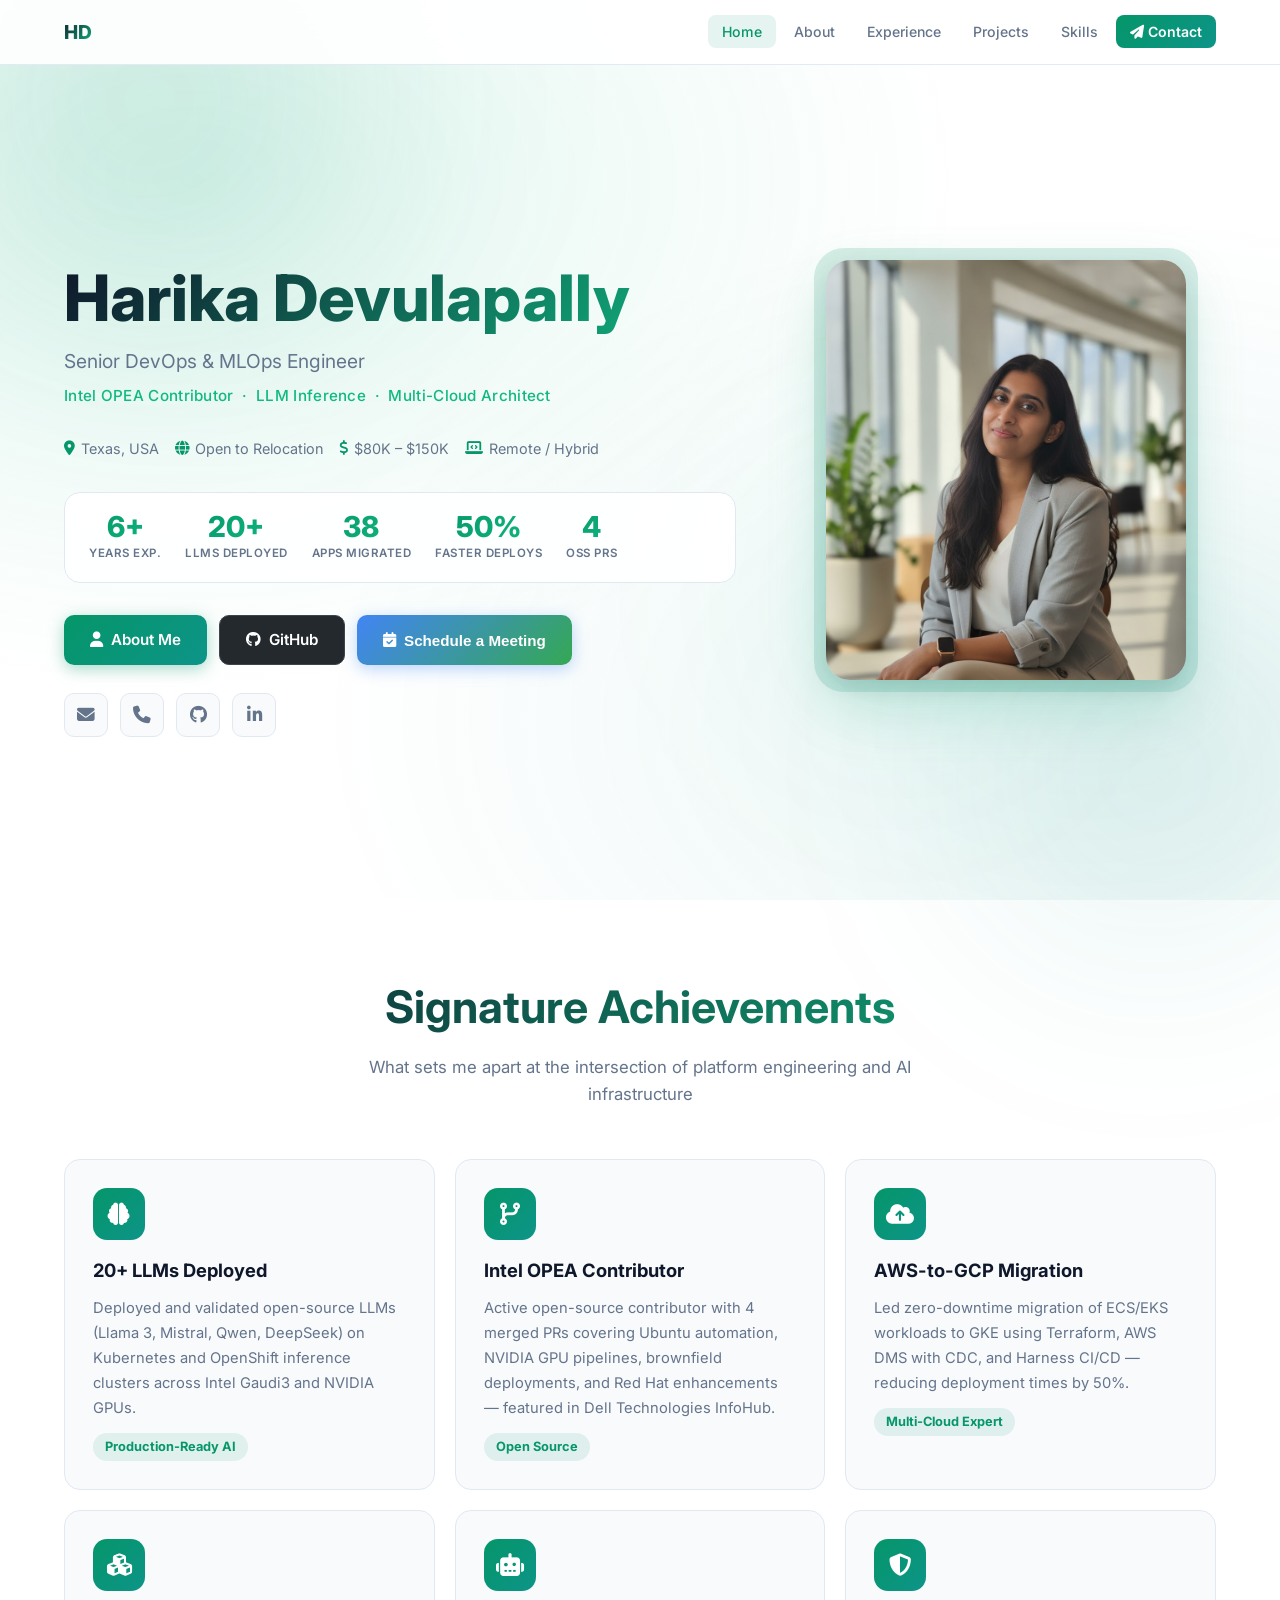
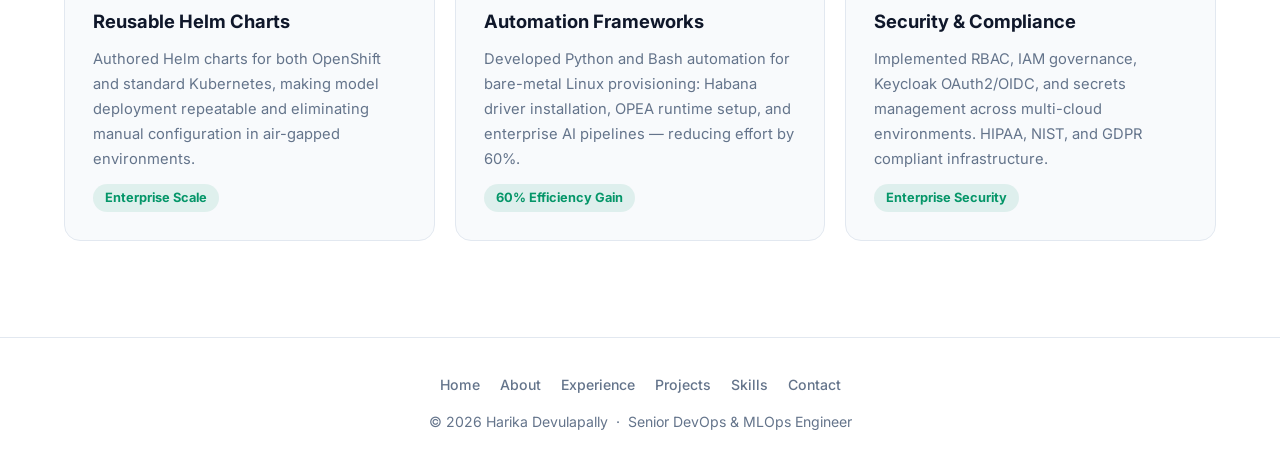
==== index.html @ bf010339 "Remove 'Available Now' badge from hero photo" ====
<!DOCTYPE html>
<html lang="en">
<head>
    <meta charset="UTF-8">
    <meta name="viewport" content="width=device-width, initial-scale=1.0">
    <title>Home &mdash; Harika Devulapally</title>
    <link href="https://fonts.googleapis.com/css2?family=Inter:wght@300;400;500;600;700;800&display=swap" rel="stylesheet">
    <link rel="stylesheet" href="https://cdnjs.cloudflare.com/ajax/libs/font-awesome/6.4.0/css/all.min.css">
    <link rel="stylesheet" href="style.css">
</head>
<body>
    <div class="bg-animation"></div>
    <div class="blob blob-1"></div>
    <div class="blob blob-2"></div>
    <div class="blob blob-3"></div>
    <nav>
        <div class="nav-inner">
            <a href="index.html" class="nav-logo">HD</a>
            <button class="nav-toggle" onclick="toggleNav()" aria-label="Menu">
                <i class="fas fa-bars"></i>
            </button>
            <ul class="nav-links" id="navLinks">
                <li><a href="index.html" class="active">Home</a></li>
                <li><a href="about.html" >About</a></li>
                <li><a href="experience.html" >Experience</a></li>
                <li><a href="projects.html" >Projects</a></li>
                <li><a href="skills.html" >Skills</a></li>
                <li><a href="contact.html" class="nav-cta"><i class="fas fa-paper-plane"></i> Contact</a></li>
            </ul>
        </div>
    </nav>
    <!-- Hero -->
    <section class="hero" id="home">
        <div class="hero-text">
            <div class="status-badge">Open to Work &mdash; Available Immediately</div>
            <h1>Harika Devulapally</h1>
            <p class="subtitle">Senior DevOps &amp; MLOps Engineer</p>
            <p class="tagline">Intel OPEA Contributor &nbsp;&middot;&nbsp; LLM Inference &nbsp;&middot;&nbsp; Multi-Cloud Architect</p>

            <div class="hero-location">
                <span><i class="fas fa-map-marker-alt"></i> Texas, USA</span>
                <span><i class="fas fa-globe"></i> Open to Relocation</span>
                <span><i class="fas fa-dollar-sign"></i> $80K &ndash; $150K</span>
                <span><i class="fas fa-laptop-code"></i> Remote / Hybrid</span>
            </div>

            <div class="stats-row">
                <div class="stat-item"><div class="stat-number" data-target="6" data-suffix="+">6+</div><div class="stat-label">Years Exp.</div></div>
                <div class="stat-item"><div class="stat-number" data-target="20" data-suffix="+">20+</div><div class="stat-label">LLMs Deployed</div></div>
                <div class="stat-item"><div class="stat-number" data-target="38" data-suffix="">38</div><div class="stat-label">Apps Migrated</div></div>
                <div class="stat-item"><div class="stat-number" data-target="50" data-suffix="%">50%</div><div class="stat-label">Faster Deploys</div></div>
                <div class="stat-item"><div class="stat-number" data-target="4" data-suffix="">4</div><div class="stat-label">OSS PRs</div></div>
            </div>

            <div class="cta-group">
                <a href="about.html" class="btn btn-primary"><i class="fas fa-user"></i> About Me</a>
                <a href="https://github.com/Dev-Harika" target="_blank" class="btn btn-github"><i class="fab fa-github"></i> GitHub</a>
                <button class="btn btn-schedule" onclick="openScheduleModal()"><i class="fas fa-calendar-check"></i> Schedule a Meeting</button>
            </div>

            <div class="social-links">
                <a href="mailto:harikadevulapally2@gmail.com" class="social-link" title="Email"><i class="fas fa-envelope"></i></a>
                <a href="tel:913-742-3030" class="social-link" title="Phone"><i class="fas fa-phone"></i></a>
                <a href="https://github.com/Dev-Harika" target="_blank" class="social-link" title="GitHub"><i class="fab fa-github"></i></a>
                <a href="https://www.linkedin.com/in/harikadevulapally/" target="_blank" class="social-link" title="LinkedIn"><i class="fab fa-linkedin-in"></i></a>
            </div>
        </div>

        <div class="hero-photo-col">
            <div class="hero-photo-wrapper">
                <div class="hero-photo-bg"></div>
                <img src="photo.jpg" alt="Harika Devulapally">
            </div>
        </div>
    </section>

    <!-- Achievements -->
    <section id="achievements">
        <div class="container">
            <div class="section-header">
                <h2>Signature Achievements</h2>
                <p>What sets me apart at the intersection of platform engineering and AI infrastructure</p>
            </div>
            <div class="highlights-grid">
                <div class="highlight-card"><div class="highlight-icon"><i class="fas fa-brain"></i></div><h3>20+ LLMs Deployed</h3><p>Deployed and validated open-source LLMs (Llama 3, Mistral, Qwen, DeepSeek) on Kubernetes and OpenShift inference clusters across Intel Gaudi3 and NVIDIA GPUs.</p><span class="highlight-metric">Production-Ready AI</span></div>
                <div class="highlight-card"><div class="highlight-icon"><i class="fas fa-code-branch"></i></div><h3>Intel OPEA Contributor</h3><p>Active open-source contributor with 4 merged PRs covering Ubuntu automation, NVIDIA GPU pipelines, brownfield deployments, and Red Hat enhancements &mdash; featured in Dell Technologies InfoHub.</p><span class="highlight-metric">Open Source</span></div>
                <div class="highlight-card"><div class="highlight-icon"><i class="fas fa-cloud-upload-alt"></i></div><h3>AWS-to-GCP Migration</h3><p>Led zero-downtime migration of ECS/EKS workloads to GKE using Terraform, AWS DMS with CDC, and Harness CI/CD &mdash; reducing deployment times by 50%.</p><span class="highlight-metric">Multi-Cloud Expert</span></div>
                <div class="highlight-card"><div class="highlight-icon"><i class="fas fa-cubes"></i></div><h3>Reusable Helm Charts</h3><p>Authored Helm charts for both OpenShift and standard Kubernetes, making model deployment repeatable and eliminating manual configuration in air-gapped environments.</p><span class="highlight-metric">Enterprise Scale</span></div>
                <div class="highlight-card"><div class="highlight-icon"><i class="fas fa-robot"></i></div><h3>Automation Frameworks</h3><p>Developed Python and Bash automation for bare-metal Linux provisioning: Habana driver installation, OPEA runtime setup, and enterprise AI pipelines &mdash; reducing effort by 60%.</p><span class="highlight-metric">60% Efficiency Gain</span></div>
                <div class="highlight-card"><div class="highlight-icon"><i class="fas fa-shield-alt"></i></div><h3>Security &amp; Compliance</h3><p>Implemented RBAC, IAM governance, Keycloak OAuth2/OIDC, and secrets management across multi-cloud environments. HIPAA, NIST, and GDPR compliant infrastructure.</p><span class="highlight-metric">Enterprise Security</span></div>
            </div>
        </div>
    </section>

    <footer>
        <div class="container">
            <div class="footer-links">
                <a href="index.html">Home</a>
                <a href="about.html">About</a>
                <a href="experience.html">Experience</a>
                <a href="projects.html">Projects</a>
                <a href="skills.html">Skills</a>
                <a href="contact.html">Contact</a>
            </div>
            <p>&copy; 2026 Harika Devulapally &nbsp;&middot;&nbsp; Senior DevOps &amp; MLOps Engineer</p>
        </div>
    </footer>

    <button class="scroll-top" id="scrollTop" onclick="window.scrollTo({top:0,behavior:'smooth'})" aria-label="Back to top">
        <i class="fas fa-arrow-up"></i>
    </button>

    <div class="modal-overlay" id="scheduleModal">
        <div class="modal">
            <button class="modal-close" onclick="closeScheduleModal()"><i class="fas fa-times"></i></button>
            <h3><i class="fas fa-calendar-alt" style="color:var(--accent)"></i> Schedule a Meeting</h3>
            <p>Choose your preferred way to connect.</p>
            <div class="schedule-options">
                <a href="mailto:harikadevulapally2@gmail.com?subject=Meeting Request&body=Hi Harika," class="schedule-option">
                    <i class="fas fa-envelope"></i>
                    <div><strong>Email Me</strong><span>Send a meeting request via email</span></div>
                </a>
                <a href="https://www.linkedin.com/in/harikadevulapally/" target="_blank" class="schedule-option">
                    <i class="fab fa-linkedin"></i>
                    <div><strong>LinkedIn Message</strong><span>Connect on LinkedIn</span></div>
                </a>
                <a href="tel:913-742-3030" class="schedule-option">
                    <i class="fas fa-phone"></i>
                    <div><strong>Call Me</strong><span>Mon&ndash;Fri, 9 AM &ndash; 6 PM CST</span></div>
                </a>
            </div>
        </div>
    </div>

    <script>
        function openScheduleModal() {
            document.getElementById('scheduleModal').classList.add('active');
            document.body.style.overflow = 'hidden';
        }
        function closeScheduleModal() {
            document.getElementById('scheduleModal').classList.remove('active');
            document.body.style.overflow = 'auto';
        }
        document.getElementById('scheduleModal').addEventListener('click', function(e) {
            if (e.target === this) closeScheduleModal();
        });
        document.addEventListener('keydown', e => { if (e.key === 'Escape') closeScheduleModal(); });

        function toggleNav() {
            document.getElementById('navLinks').classList.toggle('open');
        }
        document.querySelectorAll('#navLinks a').forEach(a => {
            a.addEventListener('click', () => document.getElementById('navLinks').classList.remove('open'));
        });

        const scrollTopBtn = document.getElementById('scrollTop');
        window.addEventListener('scroll', () => {
            scrollTopBtn.classList.toggle('visible', window.scrollY > 400);
        });

        // Scroll reveal
        document.querySelectorAll(
            '.highlight-card,.tech-category,.timeline-item,.project-card,' +
            '.cert-card,.edu-card,.about-bio-col,.about-avatar-col,' +
            '.opensource-card,.section-header,.contact-section,.quick-fact'
        ).forEach((el, i) => {
            el.classList.add('reveal');
            const siblings = [...el.parentElement.children].filter(s => s.classList[0] === el.classList[0]);
            el.style.transitionDelay = (siblings.indexOf(el) * 0.09) + 's';
        });
        const ro = new IntersectionObserver((entries) => {
            entries.forEach(e => { if (e.isIntersecting) { e.target.classList.add('revealed'); ro.unobserve(e.target); } });
        }, { threshold: 0.1, rootMargin: '0px 0px -40px 0px' });
        document.querySelectorAll('.reveal').forEach(el => ro.observe(el));

        // Stat counters
        function animateCounter(el) {
            const target = parseInt(el.dataset.target);
            const suffix = (el.dataset.suffix || '').trim();
            let start = null;
            function step(ts) {
                if (!start) start = ts;
                const p = Math.min((ts - start) / 1400, 1);
                const ease = 1 - Math.pow(1 - p, 3);
                el.textContent = Math.floor(ease * target) + suffix;
                if (p < 1) requestAnimationFrame(step);
                else el.textContent = target + suffix;
            }
            requestAnimationFrame(step);
        }
        const co = new IntersectionObserver((entries) => {
            entries.forEach(e => { if (e.isIntersecting && e.target.dataset.target) { animateCounter(e.target); co.unobserve(e.target); } });
        }, { threshold: 0.5 });
        document.querySelectorAll('.stat-number[data-target]').forEach(el => co.observe(el));
    </script>
</body>
</html>
---- style.css ----
:root {
    --primary: #059669;
    --primary-dark: #047857;
    --secondary: #0d9488;
    --accent: #10b981;
    --darker: #ffffff;
    --card: #f8fafc;
    --text: #0f172a;
    --text-muted: #64748b;
    --border: #e2e8f0;
    --success: #059669;
}

* { margin: 0; padding: 0; box-sizing: border-box; }

html { scroll-behavior: smooth; }

body {
    font-family: 'Inter', sans-serif;
    background: var(--darker);
    color: var(--text);
    line-height: 1.6;
    overflow-x: hidden;
    animation: pageFadeIn 0.4s ease;
}

@keyframes pageFadeIn { from { opacity: 0; } to { opacity: 1; } }

/* ── Background ── */
.bg-animation {
    position: fixed; top: 0; left: 0; width: 100%; height: 100%; z-index: -1;
    background:
        radial-gradient(ellipse at 15% 20%, rgba(16,185,129,0.12) 0%, transparent 50%),
        radial-gradient(ellipse at 85% 80%, rgba(13,148,136,0.09) 0%, transparent 50%);
}

.blob { position: fixed; border-radius: 50%; filter: blur(90px); pointer-events: none; z-index: -1; opacity: 0; }
.blob-1 { width:700px;height:700px; background:radial-gradient(circle,rgba(5,150,105,0.16),transparent 70%); top:-250px;left:-200px; animation:blobFloat1 14s ease-in-out infinite,blobIn 1.5s 0.2s ease forwards; }
.blob-2 { width:550px;height:550px; background:radial-gradient(circle,rgba(13,148,136,0.12),transparent 70%); bottom:-150px;right:-150px; animation:blobFloat2 18s ease-in-out infinite,blobIn 1.5s 0.5s ease forwards; }
.blob-3 { width:400px;height:400px; background:radial-gradient(circle,rgba(16,185,129,0.08),transparent 70%); top:45%;left:55%; animation:blobFloat3 12s ease-in-out infinite,blobIn 1.5s 0.8s ease forwards; }
@keyframes blobIn { to { opacity:1; } }
@keyframes blobFloat1 { 0%,100%{transform:translate(0,0) scale(1)} 33%{transform:translate(80px,70px) scale(1.05)} 66%{transform:translate(-50px,100px) scale(0.95)} }
@keyframes blobFloat2 { 0%,100%{transform:translate(0,0) scale(1)} 33%{transform:translate(-70px,-90px) scale(1.08)} 66%{transform:translate(50px,-50px) scale(0.96)} }
@keyframes blobFloat3 { 0%,100%{transform:translate(0,0)} 50%{transform:translate(-60px,-80px)} }

/* ── Nav ── */
nav {
    position: fixed; top:0; left:0; right:0; z-index:900;
    background: rgba(255,255,255,0.92);
    backdrop-filter: blur(16px);
    border-bottom: 1px solid rgba(226,232,240,0.9);
}
.nav-inner { max-width:1200px;margin:0 auto;padding:0 24px;height:64px;display:flex;align-items:center;justify-content:space-between; }
.nav-logo { font-weight:800;font-size:1.2rem;background:linear-gradient(135deg,var(--text),var(--accent));-webkit-background-clip:text;-webkit-text-fill-color:transparent;background-clip:text;text-decoration:none; }
.nav-links { display:flex;gap:4px;list-style:none; }
.nav-links a { padding:8px 14px;border-radius:8px;color:var(--text-muted);text-decoration:none;font-size:0.88rem;font-weight:500;transition:all 0.2s ease; }
.nav-links a:hover,.nav-links a.active { color:var(--primary);background:rgba(5,150,105,0.1); }
.nav-cta { background:linear-gradient(135deg,var(--primary),var(--secondary))!important;color:white!important;font-weight:600!important; }
.nav-cta:hover { opacity:0.9!important; }
.nav-cta.active { background:linear-gradient(135deg,var(--primary-dark),var(--secondary))!important; }
.nav-toggle { display:none;background:none;border:none;color:var(--text);font-size:1.4rem;cursor:pointer; }

/* ── Container ── */
.container { max-width:1200px;margin:0 auto;padding:0 24px; }

/* ── Page Hero (inner pages) ── */
.page-hero {
    padding: 120px 0 56px;
    text-align: center;
    position: relative;
}
.page-hero-sub {
    font-size: 0.85rem;
    font-weight: 600;
    text-transform: uppercase;
    letter-spacing: 2px;
    color: var(--primary);
    margin-bottom: 12px;
}
.page-hero h1 {
    font-size: clamp(2.2rem,5vw,3.8rem);
    font-weight: 800;
    background: linear-gradient(135deg, var(--text) 30%, var(--accent));
    -webkit-background-clip: text; -webkit-text-fill-color: transparent; background-clip: text;
}
.page-hero-divider {
    width: 60px; height: 4px;
    background: linear-gradient(90deg,var(--primary),var(--secondary));
    border-radius: 2px;
    margin: 20px auto 0;
}

/* ── Hero (home) ── */
.hero {
    min-height: 100vh;
    display: grid;
    grid-template-columns: 1fr 420px;
    gap: 60px;
    align-items: center;
    padding: 100px 0 60px;
    max-width: 1200px;
    margin: 0 auto;
    padding-left: 24px;
    padding-right: 24px;
}
.hero-text { text-align: left; }
.hero-text > * { opacity:0;transform:translateY(20px);animation:heroUp 0.6s ease forwards; }
.hero-text > *:nth-child(1){animation-delay:0.1s}
.hero-text > *:nth-child(2){animation-delay:0.2s}
.hero-text > *:nth-child(3){animation-delay:0.3s}
.hero-text > *:nth-child(4){animation-delay:0.4s}
.hero-text > *:nth-child(5){animation-delay:0.5s}
.hero-text > *:nth-child(6){animation-delay:0.6s}
.hero-text > *:nth-child(7){animation-delay:0.7s}
@keyframes heroUp { to { opacity:1;transform:translateY(0); } }

.status-badge {
    display:inline-flex;align-items:center;gap:8px;
    background:rgba(5,150,105,0.12);border:1px solid rgba(5,150,105,0.3);
    color:var(--success);padding:8px 20px;border-radius:50px;
    font-size:0.88rem;font-weight:600;margin-bottom:20px;
    animation: pulse 2s ease-in-out infinite;
}
.status-badge::before { content:'';width:8px;height:8px;background:var(--success);border-radius:50%;animation:blink 2s ease-in-out infinite; }
@keyframes blink { 0%,100%{opacity:1} 50%{opacity:0.3} }
@keyframes pulse { 0%,100%{box-shadow:0 0 0 0 rgba(5,150,105,0.4)} 50%{box-shadow:0 0 0 10px rgba(5,150,105,0)} }

.hero-text h1 { font-size:clamp(2.6rem,5vw,4rem);font-weight:800;line-height:1.1;margin-bottom:12px;background:linear-gradient(135deg,var(--text) 0%,var(--accent) 100%);-webkit-background-clip:text;-webkit-text-fill-color:transparent;background-clip:text; }
.hero-text .subtitle { font-size:1.2rem;color:var(--text-muted);font-weight:400;margin-bottom:8px; }
.hero-text .tagline { font-size:0.95rem;color:var(--accent);font-weight:500;margin-bottom:28px;letter-spacing:0.3px; }

.hero-location { display:flex;flex-wrap:wrap;gap:16px;margin-bottom:32px;color:var(--text-muted);font-size:0.9rem; }
.hero-location span { display:flex;align-items:center;gap:6px; }
.hero-location i { color:var(--primary); }

/* Stats */
.stats-row { display:flex;flex-wrap:wrap;gap:24px;margin-bottom:32px;padding:20px 24px;background:rgba(255,255,255,0.85);border:1px solid var(--border);border-radius:16px;backdrop-filter:blur(8px); }
.stat-item { text-align:center; }
.stat-number { font-size:1.8rem;font-weight:800;background:linear-gradient(135deg,var(--primary),var(--accent));-webkit-background-clip:text;-webkit-text-fill-color:transparent;background-clip:text;line-height:1;margin-bottom:2px; }
.stat-label { font-size:0.72rem;color:var(--text-muted);font-weight:600;text-transform:uppercase;letter-spacing:0.5px; }

/* CTA */
.cta-group { display:flex;gap:12px;flex-wrap:wrap;margin-bottom:28px; }
.btn { display:inline-flex;align-items:center;gap:8px;padding:12px 26px;border-radius:10px;font-weight:600;font-size:0.95rem;text-decoration:none;transition:all 0.3s ease;cursor:pointer;border:none;position:relative;overflow:hidden; }
.btn::before { content:'';position:absolute;top:0;left:-100%;width:100%;height:100%;background:linear-gradient(90deg,transparent,rgba(255,255,255,0.2),transparent);transition:left 0.5s ease; }
.btn:hover::before { left:100%; }
.btn-primary { background:linear-gradient(135deg,var(--primary),var(--secondary));color:white;box-shadow:0 4px 16px rgba(5,150,105,0.35); }
.btn-primary:hover { transform:translateY(-2px);box-shadow:0 8px 24px rgba(5,150,105,0.5); }
.btn-secondary { background:var(--card);color:var(--text);border:1px solid var(--border); }
.btn-secondary:hover { border-color:var(--primary);transform:translateY(-2px); }
.btn-github { background:#24292e;color:white;border:1px solid #3d444d; }
.btn-github:hover { background:#2d333b;transform:translateY(-2px); }
.btn-schedule { background:linear-gradient(135deg,#4285f4,#34a853);color:white;box-shadow:0 4px 16px rgba(66,133,244,0.35); }
.btn-schedule:hover { transform:translateY(-2px);box-shadow:0 8px 24px rgba(66,133,244,0.5); }

/* Social */
.social-links { display:flex;gap:12px; }
.social-link { width:44px;height:44px;border-radius:10px;background:var(--card);border:1px solid var(--border);display:flex;align-items:center;justify-content:center;color:var(--text-muted);font-size:1.1rem;transition:all 0.3s ease;text-decoration:none; }
.social-link:hover { background:var(--primary);color:white;transform:translateY(-3px);box-shadow:0 6px 16px rgba(5,150,105,0.35); }

/* Hero photo */
.hero-photo-col {
    display: flex;
    justify-content: center;
    align-items: center;
    opacity: 0;
    transform: translateX(30px);
    animation: photoIn 0.8s 0.4s ease forwards;
}
@keyframes photoIn { to { opacity:1;transform:translateX(0); } }
.hero-photo-wrapper { position:relative;width:360px;height:420px; }
.hero-photo-wrapper img {
    width:100%;height:100%;
    object-fit:cover;object-position:center top;
    border-radius:24px;
    box-shadow:0 24px 60px rgba(5,150,105,0.2), 0 8px 24px rgba(0,0,0,0.1);
    position:relative;z-index:1;
}
.hero-photo-bg {
    position:absolute;inset:-12px;
    background:linear-gradient(135deg,var(--primary),var(--secondary));
    border-radius:30px;opacity:0.15;z-index:0;
}
.hero-photo-badge {
    position:absolute;bottom:-16px;right:-16px;z-index:2;
    background:white;border:1px solid var(--border);border-radius:14px;
    padding:12px 18px;display:flex;align-items:center;gap:10px;
    box-shadow:0 8px 24px rgba(0,0,0,0.1);
    animation: badgeFloat 3s ease-in-out infinite;
}
@keyframes badgeFloat { 0%,100%{transform:translateY(0)} 50%{transform:translateY(-6px)} }
.hero-photo-badge i { color:var(--primary);font-size:1.2rem; }
.hero-photo-badge span { font-weight:600;font-size:0.85rem;color:var(--text); }

/* ── Section ── */
section { padding:72px 0; }
.section-header { text-align:center;margin-bottom:52px; }
.section-header h2 { font-size:clamp(1.8rem,4vw,2.8rem);font-weight:700;margin-bottom:10px;background:linear-gradient(135deg,var(--text),var(--accent));-webkit-background-clip:text;-webkit-text-fill-color:transparent;background-clip:text; }
.section-header p { color:var(--text-muted);font-size:1.05rem;max-width:560px;margin:0 auto; }

/* ── Highlight cards ── */
.highlights-grid { display:grid;grid-template-columns:repeat(auto-fit,minmax(290px,1fr));gap:20px; }
.highlight-card { background:var(--card);border:1px solid var(--border);border-radius:16px;padding:28px;transition:all 0.3s ease;position:relative;overflow:hidden; }
.highlight-card::before { content:'';position:absolute;top:0;left:0;width:100%;height:3px;background:linear-gradient(90deg,var(--primary),var(--secondary));transform:scaleX(0);transition:transform 0.3s ease; }
.highlight-card:hover::before { transform:scaleX(1); }
.highlight-card:hover { transform:translateY(-5px);box-shadow:0 16px 36px rgba(5,150,105,0.1);border-color:var(--primary); }
.highlight-icon { width:52px;height:52px;border-radius:14px;background:linear-gradient(135deg,var(--primary),var(--secondary));display:flex;align-items:center;justify-content:center;font-size:1.4rem;margin-bottom:16px;color:white; }
.highlight-card h3 { font-size:1.15rem;font-weight:700;margin-bottom:10px; }
.highlight-card p { color:var(--text-muted);font-size:0.92rem;line-height:1.7; }
.highlight-metric { display:inline-block;background:rgba(5,150,105,0.1);color:var(--primary);padding:4px 12px;border-radius:20px;font-size:0.8rem;font-weight:700;margin-top:12px; }

/* ── About ── */
.about-grid { display:grid;grid-template-columns:280px 1fr;gap:56px;align-items:start; }
.about-avatar-col { display:flex;flex-direction:column;align-items:center;gap:24px; }
.avatar-wrapper { position:relative;width:220px;height:220px; }
.avatar-photo { width:220px;height:220px;border-radius:50%;object-fit:cover;object-position:center top;border:4px solid var(--primary);position:relative;z-index:1; }
.avatar { width:220px;height:220px;border-radius:50%;background:linear-gradient(135deg,var(--primary),var(--secondary));display:flex;align-items:center;justify-content:center;font-size:3.5rem;font-weight:800;color:white;position:relative;z-index:1; }
.avatar-ring { position:absolute;inset:-10px;border-radius:50%;border:2px dashed var(--primary);opacity:0.35;animation:spin 10s linear infinite; }
@keyframes spin { from{transform:rotate(0deg)} to{transform:rotate(360deg)} }
.about-quick-facts { width:100%;display:flex;flex-direction:column;gap:8px; }
.quick-fact { display:flex;align-items:center;gap:12px;background:var(--card);border:1px solid var(--border);border-radius:10px;padding:11px 14px;font-size:0.88rem;font-weight:500;transition:border-color 0.2s; }
.quick-fact:hover { border-color:var(--primary); }
.quick-fact i { color:var(--primary);width:16px;text-align:center;flex-shrink:0; }
.about-bio-col h3 { font-size:1.5rem;font-weight:700;margin-bottom:18px;line-height:1.4;background:linear-gradient(135deg,var(--text),var(--accent));-webkit-background-clip:text;-webkit-text-fill-color:transparent;background-clip:text; }
.about-bio-col p { color:var(--text-muted);font-size:1rem;line-height:1.85;margin-bottom:16px; }
.about-focus-areas { display:flex;flex-wrap:wrap;gap:8px;margin-top:22px; }
.focus-tag { display:inline-flex;align-items:center;gap:7px;background:rgba(5,150,105,0.08);border:1px solid rgba(5,150,105,0.2);color:var(--primary);padding:7px 14px;border-radius:50px;font-size:0.85rem;font-weight:600; }

/* ── Timeline ── */
.timeline { position:relative;max-width:800px;margin:0 auto; }
.timeline::before { content:'';position:absolute;left:24px;top:0;bottom:0;width:2px;background:linear-gradient(180deg,var(--primary),var(--secondary)); }
.timeline-item { position:relative;padding-left:70px;margin-bottom:36px; }
.timeline-dot { position:absolute;left:15px;top:6px;width:20px;height:20px;border-radius:50%;background:var(--primary);border:4px solid white;box-shadow:0 0 0 4px rgba(5,150,105,0.25); }
.timeline-content { background:var(--card);border:1px solid var(--border);border-radius:16px;padding:26px;transition:all 0.3s ease; }
.timeline-content:hover { border-color:var(--primary);transform:translateX(4px);box-shadow:0 8px 24px rgba(5,150,105,0.08); }
.timeline-header { display:flex;justify-content:space-between;align-items:flex-start;margin-bottom:12px;flex-wrap:wrap;gap:8px; }
.timeline-header h3 { font-size:1.15rem;font-weight:700; }
.timeline-header .company { color:var(--primary);font-weight:500;font-size:0.95rem; }
.timeline-date { color:var(--text-muted);font-size:0.87rem;display:flex;align-items:center;gap:6px; }
.timeline-content ul { list-style:none;margin-top:14px; }
.timeline-content li { color:var(--text-muted);font-size:0.92rem;padding:5px 0 5px 20px;position:relative;line-height:1.65; }
.timeline-content li::before { content:'\25B8';position:absolute;left:0;color:var(--primary); }

/* ── Projects ── */
.projects-grid { display:grid;grid-template-columns:repeat(auto-fit,minmax(320px,1fr));gap:22px; }
.project-card { background:var(--card);border:1px solid var(--border);border-radius:20px;padding:28px;transition:all 0.3s ease;display:flex;flex-direction:column;position:relative;overflow:hidden; }
.project-card::after { content:'';position:absolute;bottom:0;left:0;right:0;height:3px;background:linear-gradient(90deg,var(--primary),var(--accent));transform:scaleX(0);transition:transform 0.3s ease; }
.project-card:hover::after { transform:scaleX(1); }
.project-card:hover { transform:translateY(-6px);box-shadow:0 20px 44px rgba(5,150,105,0.1);border-color:var(--primary); }
.project-header { display:flex;align-items:center;gap:14px;margin-bottom:14px; }
.project-icon { width:50px;height:50px;border-radius:14px;background:linear-gradient(135deg,var(--primary),var(--secondary));display:flex;align-items:center;justify-content:center;font-size:1.3rem;color:white;flex-shrink:0; }
.project-header h3 { font-size:1.1rem;font-weight:700;line-height:1.3; }
.project-card p { color:var(--text-muted);font-size:0.92rem;line-height:1.7;flex:1;margin-bottom:18px; }
.project-stack { display:flex;flex-wrap:wrap;gap:6px; }
.stack-tag { background:rgba(16,185,129,0.1);border:1px solid rgba(16,185,129,0.2);color:var(--primary);padding:4px 10px;border-radius:6px;font-size:0.76rem;font-weight:700; }

/* ── Open Source ── */
.opensource-card { background:linear-gradient(135deg,rgba(5,150,105,0.07),rgba(13,148,136,0.07));border:1px solid rgba(5,150,105,0.25);border-radius:20px;padding:48px;text-align:center;position:relative;overflow:hidden; }
.opensource-card::before { content:'';position:absolute;top:-50%;right:-50%;width:100%;height:100%;background:radial-gradient(circle,rgba(5,150,105,0.12) 0%,transparent 70%);animation:float 6s ease-in-out infinite; }
@keyframes float { 0%,100%{transform:translate(0,0)} 50%{transform:translate(-20px,-20px)} }
.opensource-icon { width:72px;height:72px;border-radius:20px;background:linear-gradient(135deg,var(--primary),var(--secondary));display:flex;align-items:center;justify-content:center;font-size:2rem;color:white;margin:0 auto 20px;position:relative;z-index:1; }
.opensource-card h3 { font-size:1.7rem;font-weight:700;margin-bottom:14px;position:relative;z-index:1; }
.opensource-card p { color:var(--text-muted);max-width:600px;margin:0 auto 24px;position:relative;z-index:1;font-size:0.97rem; }
.opensource-badge { display:inline-flex;align-items:center;gap:8px;background:rgba(5,150,105,0.15);border:1px solid rgba(5,150,105,0.3);color:var(--success);padding:9px 22px;border-radius:50px;font-weight:600;margin-bottom:24px;position:relative;z-index:1; }
.pr-links { display:flex;flex-wrap:wrap;justify-content:center;gap:10px;position:relative;z-index:1; }
.pr-link { display:inline-flex;align-items:center;gap:8px;background:white;border:1px solid var(--border);color:var(--text);padding:10px 16px;border-radius:10px;text-decoration:none;font-size:0.88rem;font-weight:500;transition:all 0.3s ease; }
.pr-link:hover { border-color:var(--primary);color:var(--primary);transform:translateY(-2px); }
.pr-link i { color:var(--primary);font-size:0.82rem; }

/* ── Skills ── */
.tech-categories { display:grid;grid-template-columns:repeat(auto-fit,minmax(240px,1fr));gap:20px; }
.tech-category { background:var(--card);border:1px solid var(--border);border-radius:16px;padding:24px;transition:all 0.3s ease; }
.tech-category:hover { border-color:var(--primary);box-shadow:0 8px 24px rgba(5,150,105,0.08); }
.tech-category h3 { font-size:1rem;font-weight:700;margin-bottom:14px;display:flex;align-items:center;gap:8px; }
.tech-category h3 i { color:var(--primary); }
.tech-tags { display:flex;flex-wrap:wrap;gap:7px; }
.tech-tag { background:rgba(5,150,105,0.08);border:1px solid rgba(5,150,105,0.18);color:var(--text);padding:5px 12px;border-radius:20px;font-size:0.82rem;font-weight:500;transition:all 0.2s ease; }
.tech-tag:hover { background:var(--primary);color:white;transform:scale(1.05); }

/* ── Certs & Education ── */
.certs-grid { display:grid;grid-template-columns:repeat(auto-fit,minmax(280px,1fr));gap:20px; }
.cert-card { background:var(--card);border:1px solid var(--border);border-radius:16px;padding:24px;display:flex;align-items:center;gap:18px;transition:all 0.3s ease; }
.cert-card:hover { border-color:var(--primary);transform:translateY(-3px);box-shadow:0 10px 28px rgba(5,150,105,0.1); }
.cert-icon { width:56px;height:56px;border-radius:14px;background:linear-gradient(135deg,var(--primary),var(--secondary));display:flex;align-items:center;justify-content:center;font-size:1.4rem;color:white;flex-shrink:0; }
.cert-info h4 { font-size:1rem;font-weight:700;margin-bottom:4px; }
.cert-info p { color:var(--text-muted);font-size:0.88rem; }
.education-grid { display:grid;grid-template-columns:repeat(auto-fit,minmax(300px,1fr));gap:20px;max-width:760px;margin:0 auto; }
.edu-card { background:var(--card);border:1px solid var(--border);border-radius:16px;padding:24px;display:flex;gap:18px;transition:all 0.3s ease; }
.edu-card:hover { border-color:var(--primary);transform:translateY(-3px); }
.edu-icon { width:52px;height:52px;border-radius:14px;background:linear-gradient(135deg,var(--primary),var(--secondary));display:flex;align-items:center;justify-content:center;font-size:1.3rem;color:white;flex-shrink:0; }
.edu-info .degree { color:var(--primary);font-weight:600;font-size:0.88rem;margin-bottom:3px; }
.edu-info h4 { font-size:1rem;font-weight:700;margin-bottom:3px; }
.edu-info p { color:var(--text-muted);font-size:0.85rem; }

/* ── Contact ── */
.contact-section { background:linear-gradient(135deg,rgba(5,150,105,0.07),rgba(16,185,129,0.07));border:1px solid rgba(5,150,105,0.2);border-radius:24px;padding:60px;text-align:center; }
.contact-section h2 { font-size:2.4rem;font-weight:700;margin-bottom:14px; }
.contact-section > p { color:var(--text-muted);font-size:1.05rem;margin-bottom:40px;max-width:480px;margin-left:auto;margin-right:auto; }
.contact-grid { display:grid;grid-template-columns:repeat(auto-fit,minmax(190px,1fr));gap:16px;max-width:700px;margin:0 auto 36px; }
.contact-item { background:white;border:1px solid var(--border);border-radius:12px;padding:18px;display:flex;align-items:center;gap:12px;text-decoration:none;color:var(--text);transition:all 0.3s ease; }
.contact-item:hover { border-color:var(--primary);transform:translateY(-3px);box-shadow:0 8px 24px rgba(5,150,105,0.12); }
.contact-item i { color:var(--primary);font-size:1.1rem; }
.contact-item span { font-weight:500;font-size:0.9rem; }

/* ── Modal ── */
.modal-overlay { display:none;position:fixed;top:0;left:0;width:100%;height:100%;background:rgba(15,23,42,0.7);backdrop-filter:blur(10px);z-index:1000;justify-content:center;align-items:center;padding:20px; }
.modal-overlay.active { display:flex; }
.modal { background:white;border:1px solid var(--border);border-radius:20px;padding:36px;max-width:480px;width:100%;position:relative;animation:modalIn 0.3s ease; }
@keyframes modalIn { from{opacity:0;transform:scale(0.92)} to{opacity:1;transform:scale(1)} }
.modal-close { position:absolute;top:18px;right:18px;background:none;border:none;color:var(--text-muted);font-size:1.4rem;cursor:pointer; }
.modal h3 { font-size:1.4rem;font-weight:700;margin-bottom:6px; }
.modal p { color:var(--text-muted);margin-bottom:20px; }
.schedule-options { display:flex;flex-direction:column;gap:10px; }
.schedule-option { display:flex;align-items:center;gap:14px;background:var(--card);border:1px solid var(--border);border-radius:12px;padding:14px 18px;text-decoration:none;color:var(--text);transition:all 0.3s ease; }
.schedule-option:hover { border-color:var(--primary);background:rgba(5,150,105,0.06); }
.schedule-option i { font-size:1.3rem;color:var(--primary); }
.schedule-option strong { display:block;font-weight:600;font-size:0.95rem; }
.schedule-option span { font-size:0.85rem;color:var(--text-muted); }

/* ── Scroll top ── */
.scroll-top { position:fixed;bottom:28px;right:28px;width:44px;height:44px;border-radius:10px;background:linear-gradient(135deg,var(--primary),var(--secondary));color:white;border:none;cursor:pointer;font-size:1rem;display:flex;align-items:center;justify-content:center;opacity:0;transform:translateY(20px);transition:all 0.3s ease;z-index:800;box-shadow:0 4px 16px rgba(5,150,105,0.4); }
.scroll-top.visible { opacity:1;transform:translateY(0); }
.scroll-top:hover { transform:translateY(-3px); }

/* ── Footer ── */
footer { text-align:center;padding:36px 0;color:var(--text-muted);font-size:0.88rem;border-top:1px solid var(--border);margin-top:24px; }
.footer-links { display:flex;justify-content:center;gap:20px;margin-bottom:14px;flex-wrap:wrap; }
.footer-links a { color:var(--text-muted);text-decoration:none;font-weight:500;transition:color 0.2s; }
.footer-links a:hover { color:var(--primary); }

/* ── Scroll reveal ── */
.reveal { opacity:0;transform:translateY(32px);transition:opacity 0.6s ease,transform 0.6s ease; }
.reveal.revealed { opacity:1;transform:translateY(0); }

::selection { background:rgba(5,150,105,0.2);color:var(--text); }

/* ── Responsive ── */
@media (max-width:900px) {
    .hero { grid-template-columns:1fr;text-align:center;padding-top:90px; }
    .hero-text { text-align:center; }
    .hero-location { justify-content:center; }
    .cta-group { justify-content:center; }
    .social-links { justify-content:center; }
    .hero-photo-col { order:-1; }
    .hero-photo-wrapper { width:240px;height:280px; }
    .about-grid { grid-template-columns:1fr; }
    .about-avatar-col { align-items:center; }
}
@media (max-width:768px) {
    .nav-links { display:none; }
    .nav-toggle { display:block; }
    .nav-links.open { display:flex;flex-direction:column;position:absolute;top:64px;left:0;right:0;background:rgba(255,255,255,0.98);padding:16px;border-bottom:1px solid var(--border);backdrop-filter:blur(16px); }
    .contact-section { padding:36px 20px; }
    .opensource-card { padding:28px 16px; }
    .timeline::before { left:14px; }
    .timeline-item { padding-left:48px; }
    .timeline-dot { left:5px; }
    .modal { padding:28px 18px; }
    .cta-group { flex-direction:column;align-items:stretch; }
    .btn { justify-content:center; }
}
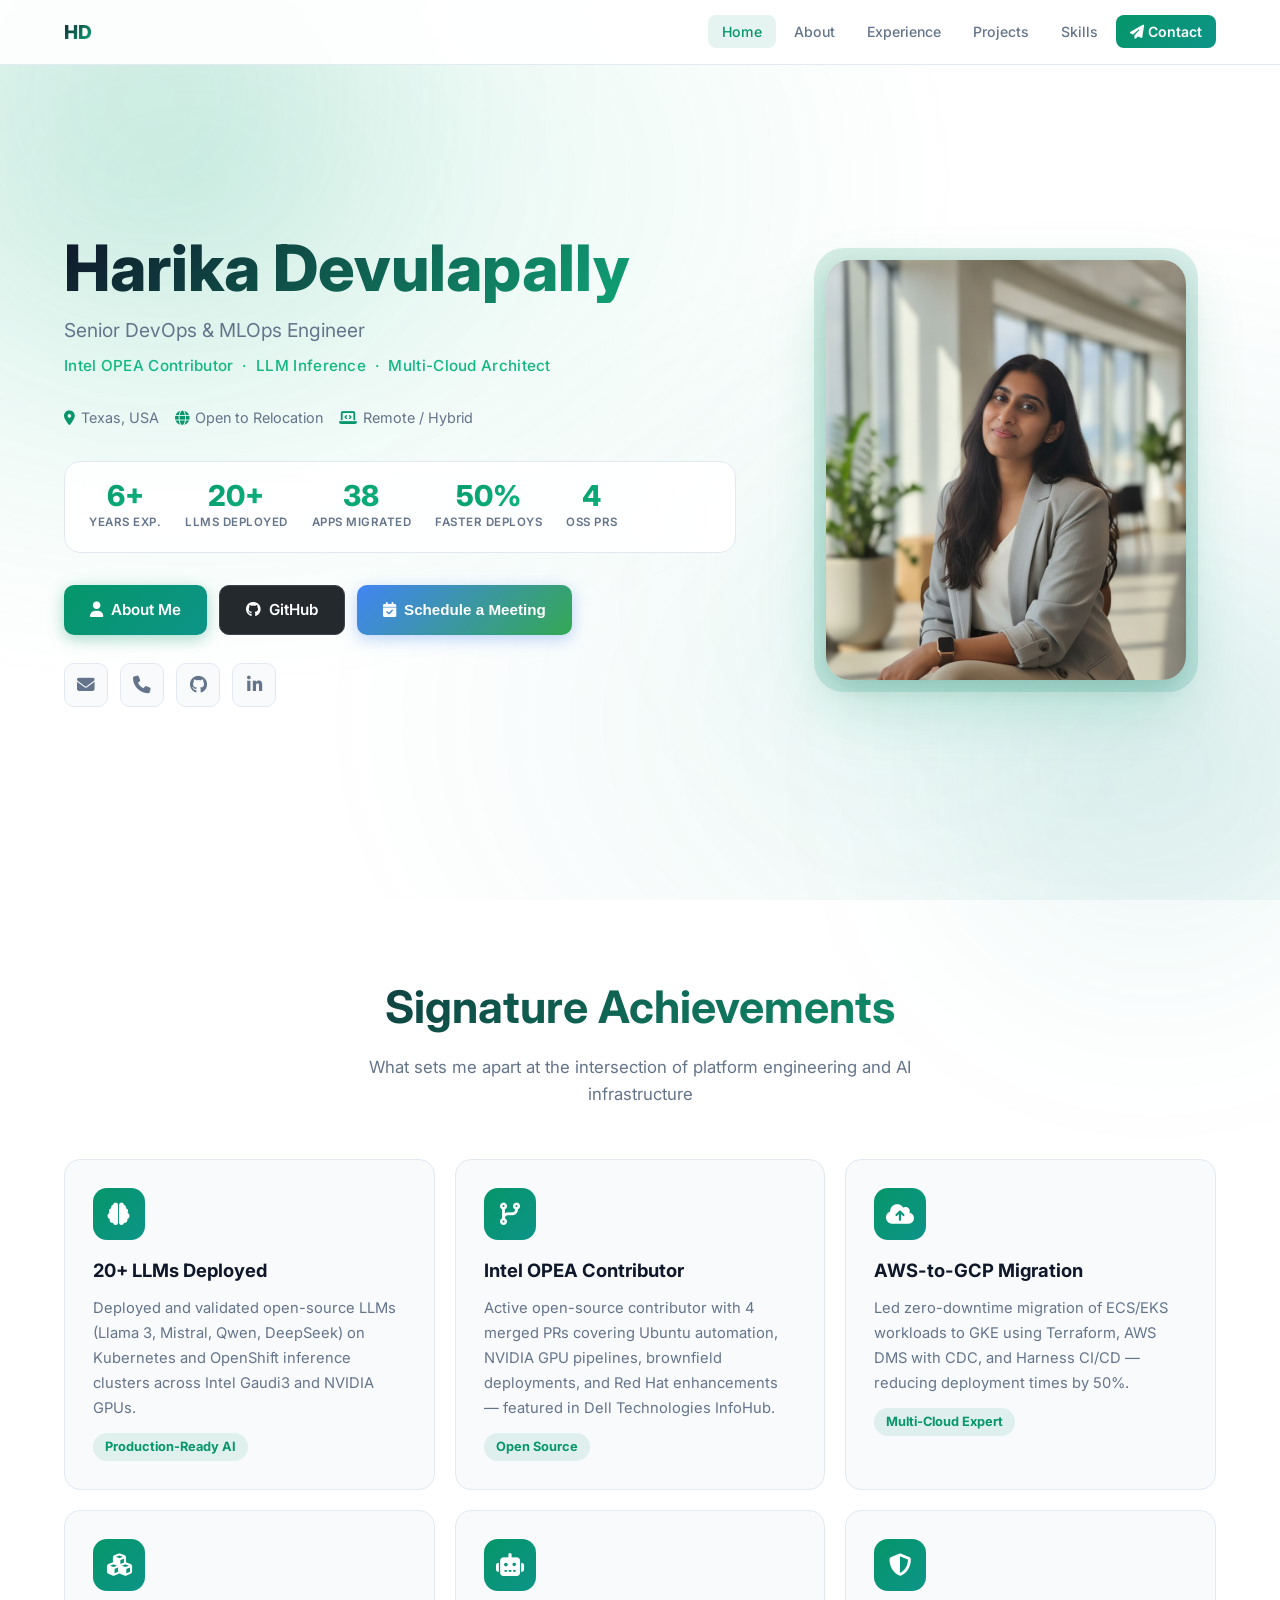
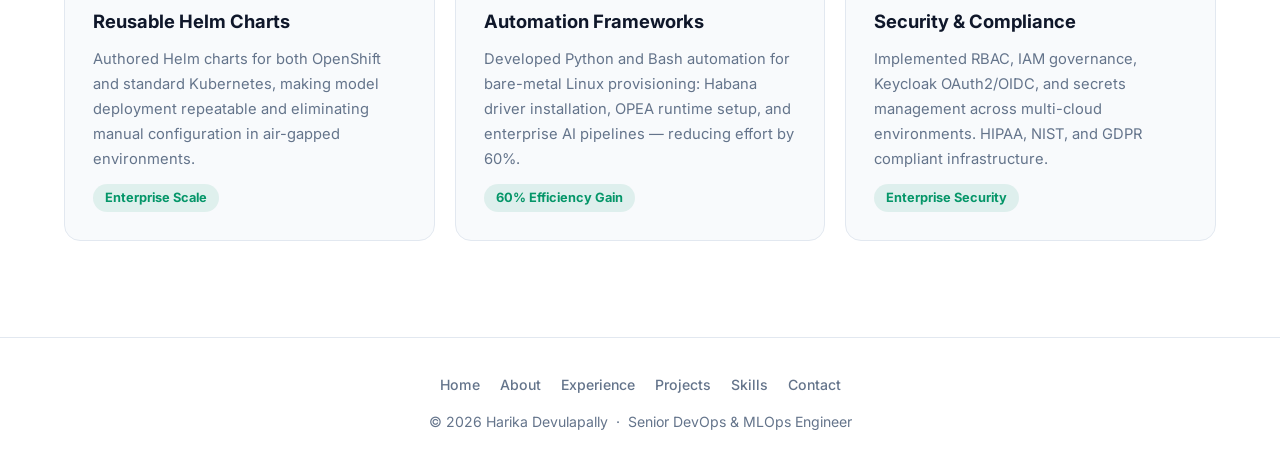
==== commit 39b80446: "Remove Open to Work badge and salary range; focus on portfolio" ====
--- a/index.html
+++ b/index.html
@@ -32,7 +32,6 @@
     <!-- Hero -->
     <section class="hero" id="home">
         <div class="hero-text">
-            <div class="status-badge">Open to Work &mdash; Available Immediately</div>
             <h1>Harika Devulapally</h1>
             <p class="subtitle">Senior DevOps &amp; MLOps Engineer</p>
             <p class="tagline">Intel OPEA Contributor &nbsp;&middot;&nbsp; LLM Inference &nbsp;&middot;&nbsp; Multi-Cloud Architect</p>
@@ -40,7 +39,6 @@
             <div class="hero-location">
                 <span><i class="fas fa-map-marker-alt"></i> Texas, USA</span>
                 <span><i class="fas fa-globe"></i> Open to Relocation</span>
-                <span><i class="fas fa-dollar-sign"></i> $80K &ndash; $150K</span>
                 <span><i class="fas fa-laptop-code"></i> Remote / Hybrid</span>
             </div>
 
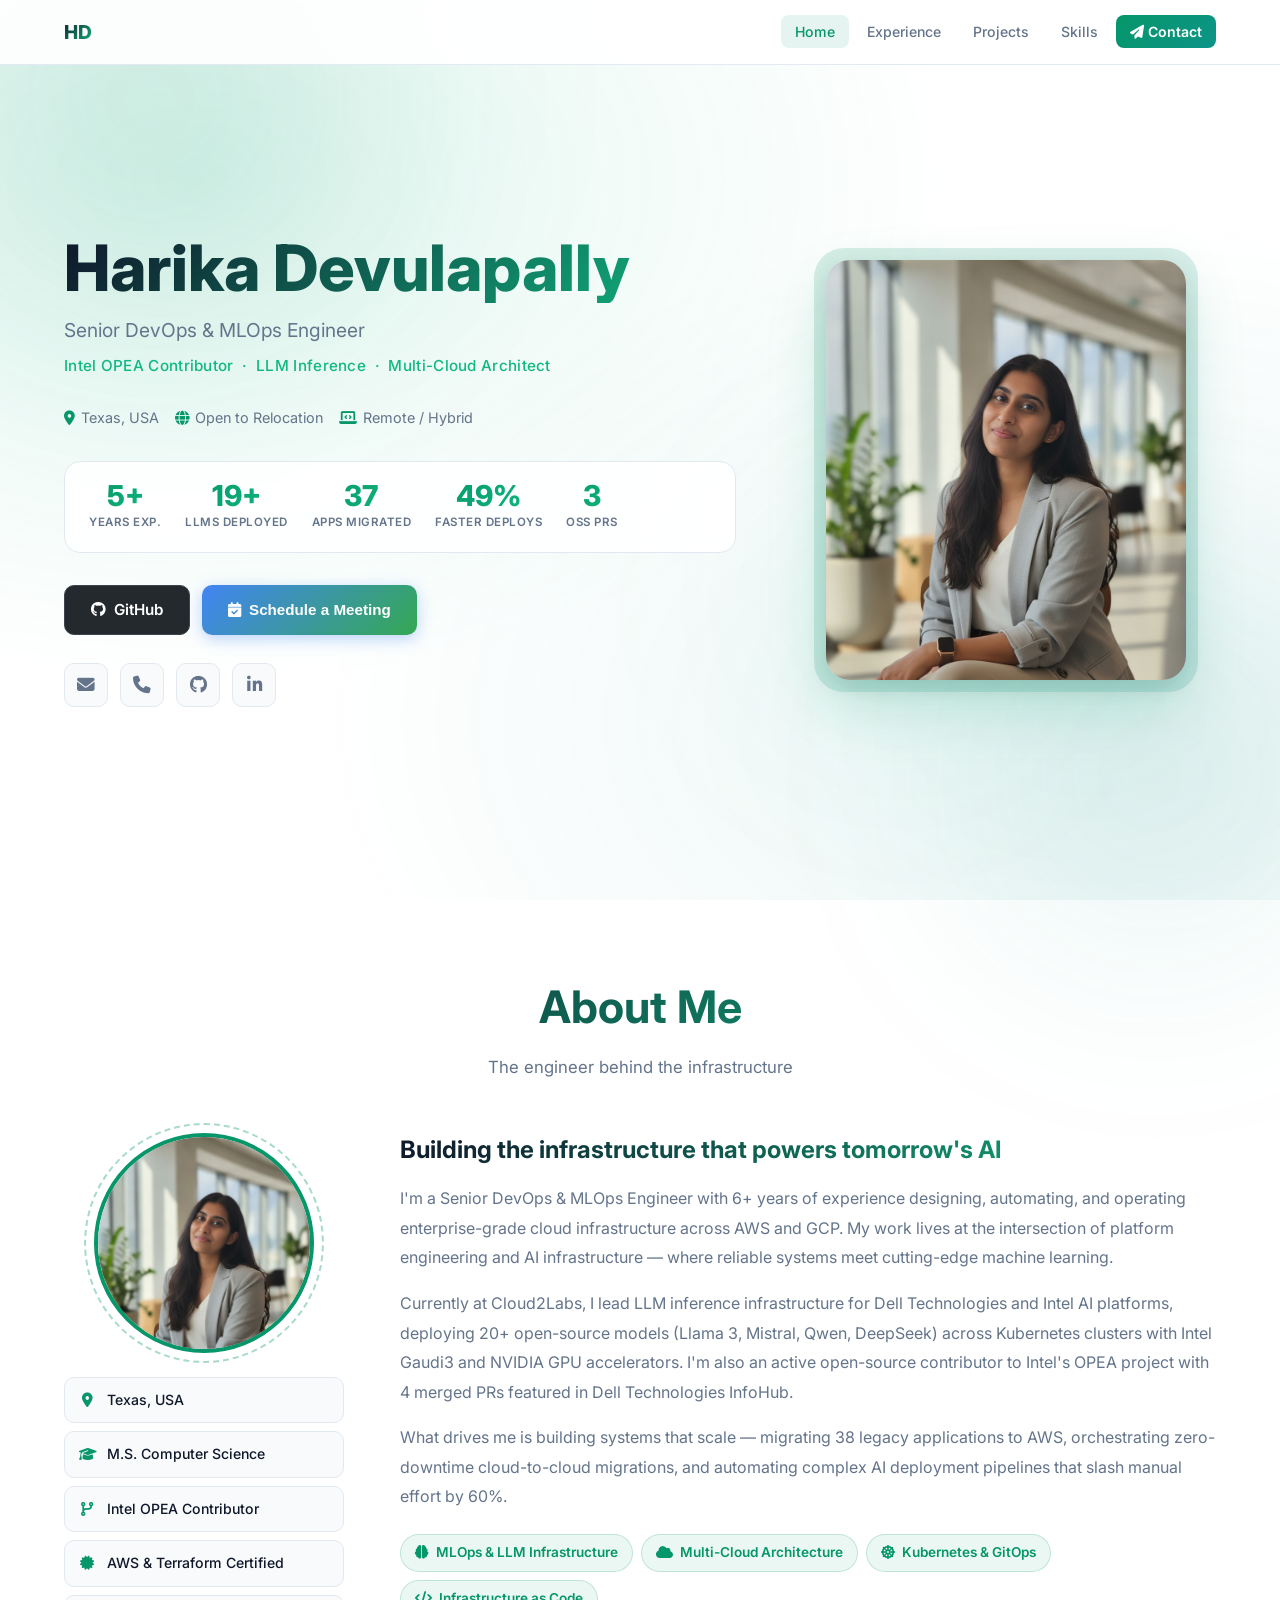
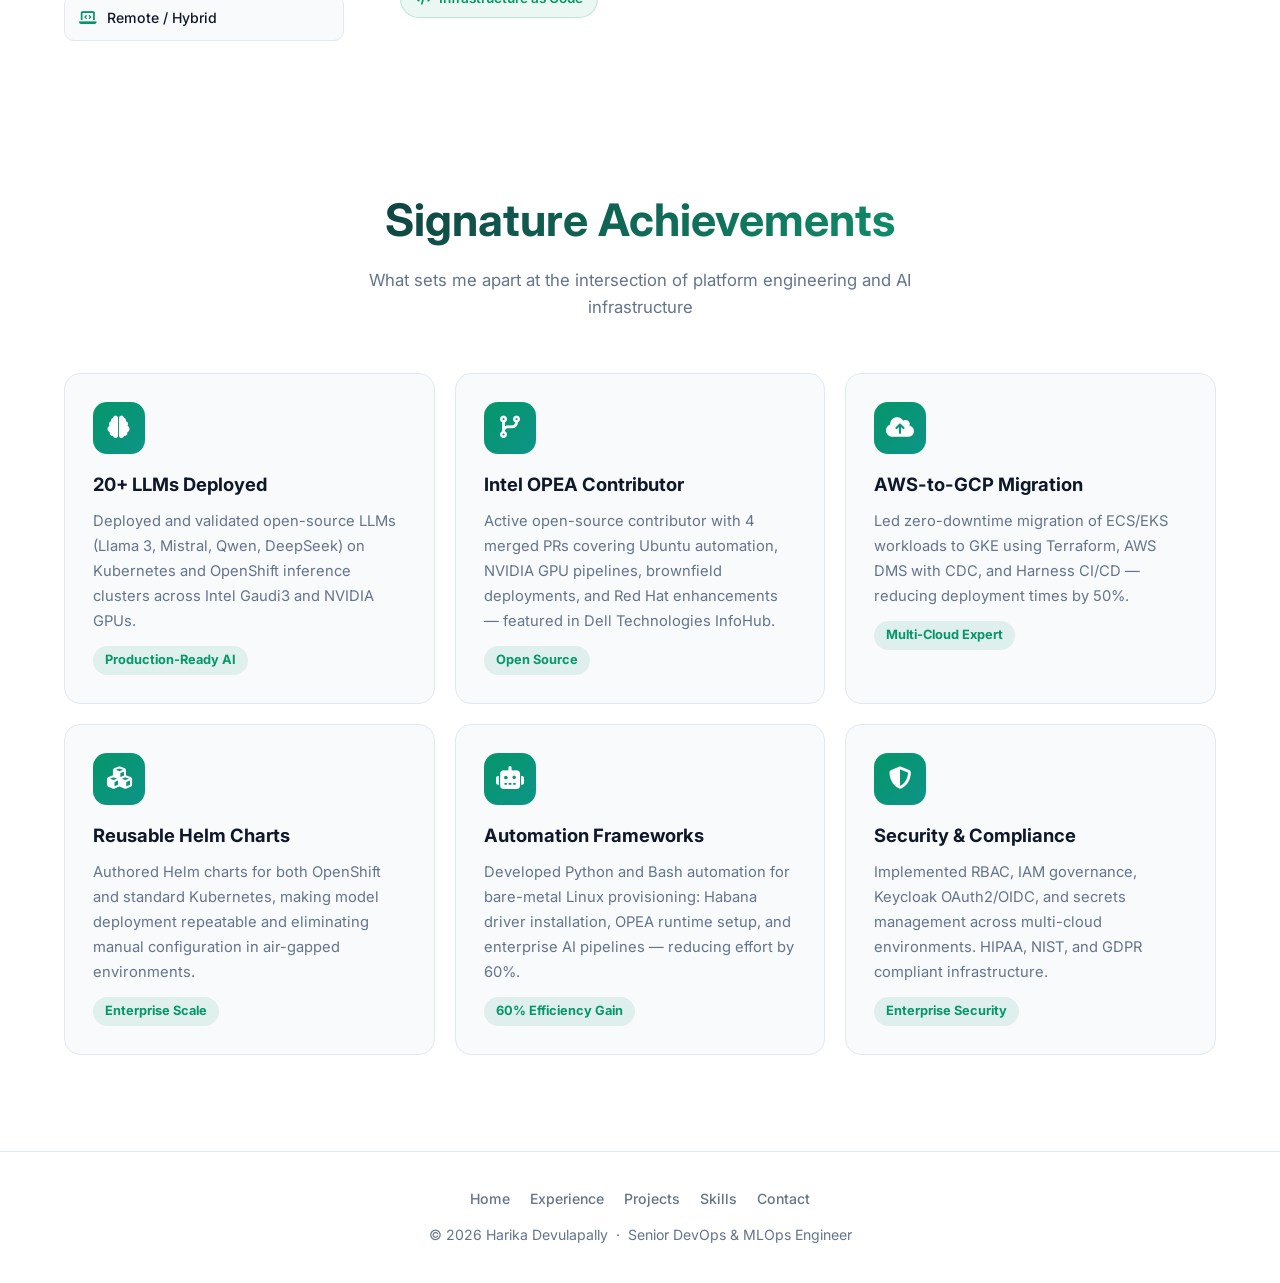
==== commit 36304a45: "Merge About section into Home page; remove about.html" ====
--- a/index.html
+++ b/index.html
@@ -1,4 +1,4 @@
-<!DOCTYPE html>
+﻿<!DOCTYPE html>
 <html lang="en">
 <head>
     <meta charset="UTF-8">
@@ -21,7 +21,6 @@
             </button>
             <ul class="nav-links" id="navLinks">
                 <li><a href="index.html" class="active">Home</a></li>
-                <li><a href="about.html" >About</a></li>
                 <li><a href="experience.html" >Experience</a></li>
                 <li><a href="projects.html" >Projects</a></li>
                 <li><a href="skills.html" >Skills</a></li>
@@ -51,7 +50,6 @@
             </div>
 
             <div class="cta-group">
-                <a href="about.html" class="btn btn-primary"><i class="fas fa-user"></i> About Me</a>
                 <a href="https://github.com/Dev-Harika" target="_blank" class="btn btn-github"><i class="fab fa-github"></i> GitHub</a>
                 <button class="btn btn-schedule" onclick="openScheduleModal()"><i class="fas fa-calendar-check"></i> Schedule a Meeting</button>
             </div>
@@ -68,6 +66,45 @@
             <div class="hero-photo-wrapper">
                 <div class="hero-photo-bg"></div>
                 <img src="photo.jpg" alt="Harika Devulapally">
+            </div>
+        </div>
+    </section>
+
+    <!-- About -->
+    <section id="about">
+        <div class="container">
+            <div class="section-header">
+                <h2>About Me</h2>
+                <p>The engineer behind the infrastructure</p>
+            </div>
+            <div class="about-grid">
+                <div class="about-avatar-col">
+                    <div class="avatar-wrapper">
+                        <img src="photo.jpg" alt="Harika Devulapally" class="avatar-photo"
+                             onerror="this.style.display='none';document.getElementById('avatarFallback').style.display='flex'">
+                        <div class="avatar" id="avatarFallback" style="display:none">HD</div>
+                        <div class="avatar-ring"></div>
+                    </div>
+                    <div class="about-quick-facts">
+                        <div class="quick-fact"><i class="fas fa-map-marker-alt"></i><span>Texas, USA</span></div>
+                        <div class="quick-fact"><i class="fas fa-graduation-cap"></i><span>M.S. Computer Science</span></div>
+                        <div class="quick-fact"><i class="fas fa-code-branch"></i><span>Intel OPEA Contributor</span></div>
+                        <div class="quick-fact"><i class="fas fa-certificate"></i><span>AWS &amp; Terraform Certified</span></div>
+                        <div class="quick-fact"><i class="fas fa-laptop-code"></i><span>Remote / Hybrid</span></div>
+                    </div>
+                </div>
+                <div class="about-bio-col">
+                    <h3>Building the infrastructure that powers tomorrow's AI</h3>
+                    <p>I'm a Senior DevOps &amp; MLOps Engineer with 6+ years of experience designing, automating, and operating enterprise-grade cloud infrastructure across AWS and GCP. My work lives at the intersection of platform engineering and AI infrastructure &mdash; where reliable systems meet cutting-edge machine learning.</p>
+                    <p>Currently at Cloud2Labs, I lead LLM inference infrastructure for Dell Technologies and Intel AI platforms, deploying 20+ open-source models (Llama 3, Mistral, Qwen, DeepSeek) across Kubernetes clusters with Intel Gaudi3 and NVIDIA GPU accelerators. I'm also an active open-source contributor to Intel's OPEA project with 4 merged PRs featured in Dell Technologies InfoHub.</p>
+                    <p>What drives me is building systems that scale &mdash; migrating 38 legacy applications to AWS, orchestrating zero-downtime cloud-to-cloud migrations, and automating complex AI deployment pipelines that slash manual effort by 60%.</p>
+                    <div class="about-focus-areas">
+                        <span class="focus-tag"><i class="fas fa-brain"></i> MLOps &amp; LLM Infrastructure</span>
+                        <span class="focus-tag"><i class="fas fa-cloud"></i> Multi-Cloud Architecture</span>
+                        <span class="focus-tag"><i class="fas fa-dharmachakra"></i> Kubernetes &amp; GitOps</span>
+                        <span class="focus-tag"><i class="fas fa-code"></i> Infrastructure as Code</span>
+                    </div>
+                </div>
             </div>
         </div>
     </section>
@@ -94,7 +131,6 @@
         <div class="container">
             <div class="footer-links">
                 <a href="index.html">Home</a>
-                <a href="about.html">About</a>
                 <a href="experience.html">Experience</a>
                 <a href="projects.html">Projects</a>
                 <a href="skills.html">Skills</a>
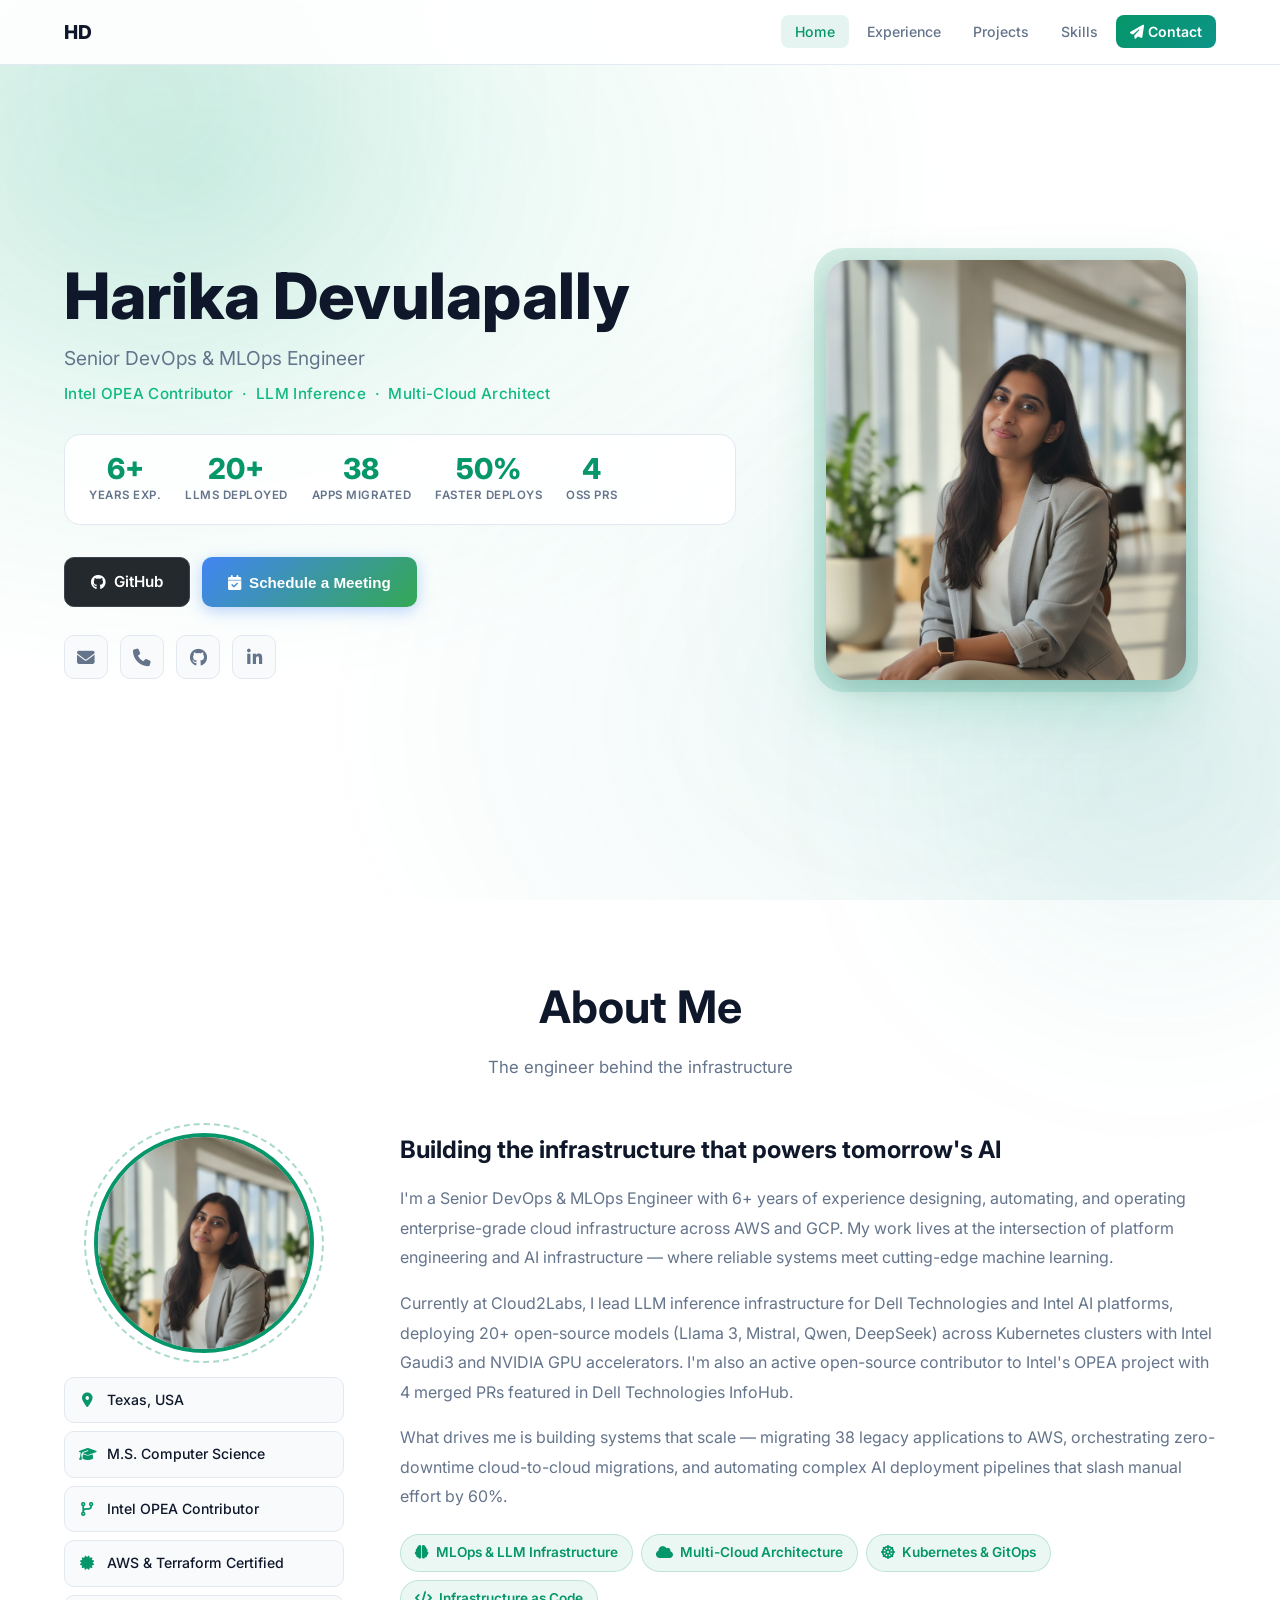
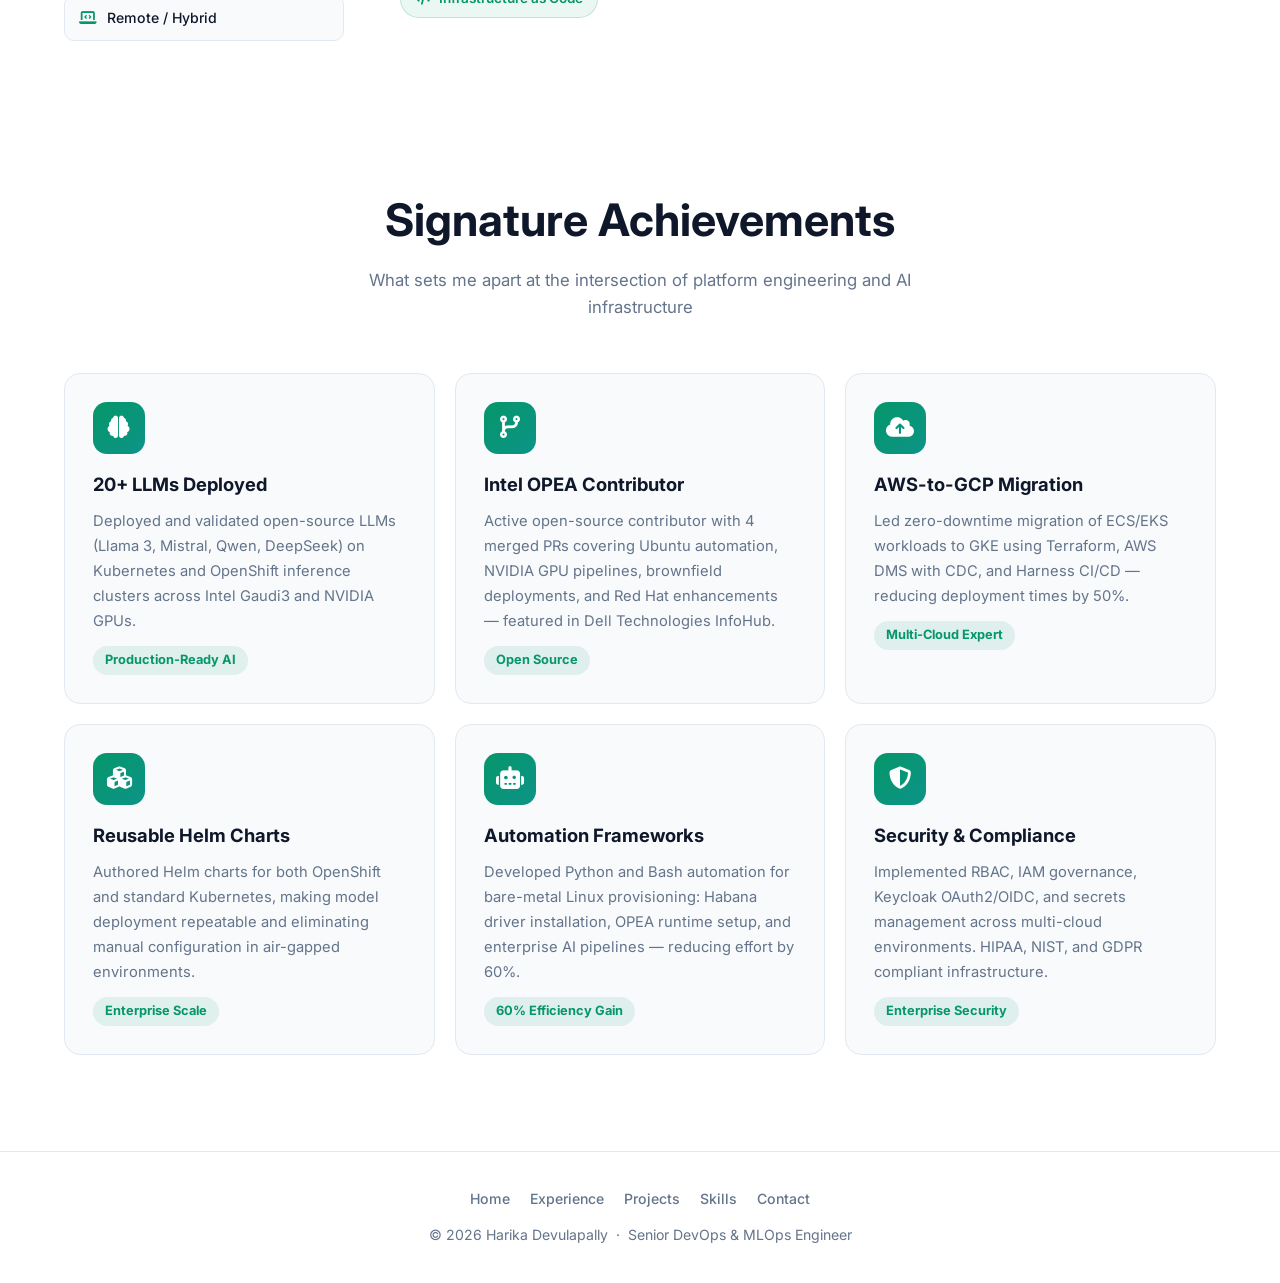
==== commit 29bb5c2a: "Remove location/relocation line from hero; solid text colors" ====
--- a/index.html
+++ b/index.html
@@ -35,12 +35,6 @@
             <p class="subtitle">Senior DevOps &amp; MLOps Engineer</p>
             <p class="tagline">Intel OPEA Contributor &nbsp;&middot;&nbsp; LLM Inference &nbsp;&middot;&nbsp; Multi-Cloud Architect</p>
 
-            <div class="hero-location">
-                <span><i class="fas fa-map-marker-alt"></i> Texas, USA</span>
-                <span><i class="fas fa-globe"></i> Open to Relocation</span>
-                <span><i class="fas fa-laptop-code"></i> Remote / Hybrid</span>
-            </div>
-
             <div class="stats-row">
                 <div class="stat-item"><div class="stat-number" data-target="6" data-suffix="+">6+</div><div class="stat-label">Years Exp.</div></div>
                 <div class="stat-item"><div class="stat-number" data-target="20" data-suffix="+">20+</div><div class="stat-label">LLMs Deployed</div></div>
--- a/style.css
+++ b/style.css
@@ -52,7 +52,7 @@
     border-bottom: 1px solid rgba(226,232,240,0.9);
 }
 .nav-inner { max-width:1200px;margin:0 auto;padding:0 24px;height:64px;display:flex;align-items:center;justify-content:space-between; }
-.nav-logo { font-weight:800;font-size:1.2rem;background:linear-gradient(135deg,var(--text),var(--accent));-webkit-background-clip:text;-webkit-text-fill-color:transparent;background-clip:text;text-decoration:none; }
+.nav-logo { font-weight:800;font-size:1.2rem;color:var(--text);text-decoration:none; }
 .nav-links { display:flex;gap:4px;list-style:none; }
 .nav-links a { padding:8px 14px;border-radius:8px;color:var(--text-muted);text-decoration:none;font-size:0.88rem;font-weight:500;transition:all 0.2s ease; }
 .nav-links a:hover,.nav-links a.active { color:var(--primary);background:rgba(5,150,105,0.1); }
@@ -81,8 +81,7 @@
 .page-hero h1 {
     font-size: clamp(2.2rem,5vw,3.8rem);
     font-weight: 800;
-    background: linear-gradient(135deg, var(--text) 30%, var(--accent));
-    -webkit-background-clip: text; -webkit-text-fill-color: transparent; background-clip: text;
+    color: var(--text);
 }
 .page-hero-divider {
     width: 60px; height: 4px;
@@ -126,7 +125,7 @@
 @keyframes blink { 0%,100%{opacity:1} 50%{opacity:0.3} }
 @keyframes pulse { 0%,100%{box-shadow:0 0 0 0 rgba(5,150,105,0.4)} 50%{box-shadow:0 0 0 10px rgba(5,150,105,0)} }
 
-.hero-text h1 { font-size:clamp(2.6rem,5vw,4rem);font-weight:800;line-height:1.1;margin-bottom:12px;background:linear-gradient(135deg,var(--text) 0%,var(--accent) 100%);-webkit-background-clip:text;-webkit-text-fill-color:transparent;background-clip:text; }
+.hero-text h1 { font-size:clamp(2.6rem,5vw,4rem);font-weight:800;line-height:1.1;margin-bottom:12px;color:var(--text); }
 .hero-text .subtitle { font-size:1.2rem;color:var(--text-muted);font-weight:400;margin-bottom:8px; }
 .hero-text .tagline { font-size:0.95rem;color:var(--accent);font-weight:500;margin-bottom:28px;letter-spacing:0.3px; }
 
@@ -137,7 +136,7 @@
 /* Stats */
 .stats-row { display:flex;flex-wrap:wrap;gap:24px;margin-bottom:32px;padding:20px 24px;background:rgba(255,255,255,0.85);border:1px solid var(--border);border-radius:16px;backdrop-filter:blur(8px); }
 .stat-item { text-align:center; }
-.stat-number { font-size:1.8rem;font-weight:800;background:linear-gradient(135deg,var(--primary),var(--accent));-webkit-background-clip:text;-webkit-text-fill-color:transparent;background-clip:text;line-height:1;margin-bottom:2px; }
+.stat-number { font-size:1.8rem;font-weight:800;color:var(--primary);line-height:1;margin-bottom:2px; }
 .stat-label { font-size:0.72rem;color:var(--text-muted);font-weight:600;text-transform:uppercase;letter-spacing:0.5px; }
 
 /* CTA */
@@ -196,7 +195,7 @@
 /* ── Section ── */
 section { padding:72px 0; }
 .section-header { text-align:center;margin-bottom:52px; }
-.section-header h2 { font-size:clamp(1.8rem,4vw,2.8rem);font-weight:700;margin-bottom:10px;background:linear-gradient(135deg,var(--text),var(--accent));-webkit-background-clip:text;-webkit-text-fill-color:transparent;background-clip:text; }
+.section-header h2 { font-size:clamp(1.8rem,4vw,2.8rem);font-weight:700;margin-bottom:10px;color:var(--text); }
 .section-header p { color:var(--text-muted);font-size:1.05rem;max-width:560px;margin:0 auto; }
 
 /* ── Highlight cards ── */
@@ -222,7 +221,7 @@
 .quick-fact { display:flex;align-items:center;gap:12px;background:var(--card);border:1px solid var(--border);border-radius:10px;padding:11px 14px;font-size:0.88rem;font-weight:500;transition:border-color 0.2s; }
 .quick-fact:hover { border-color:var(--primary); }
 .quick-fact i { color:var(--primary);width:16px;text-align:center;flex-shrink:0; }
-.about-bio-col h3 { font-size:1.5rem;font-weight:700;margin-bottom:18px;line-height:1.4;background:linear-gradient(135deg,var(--text),var(--accent));-webkit-background-clip:text;-webkit-text-fill-color:transparent;background-clip:text; }
+.about-bio-col h3 { font-size:1.5rem;font-weight:700;margin-bottom:18px;line-height:1.4;color:var(--text); }
 .about-bio-col p { color:var(--text-muted);font-size:1rem;line-height:1.85;margin-bottom:16px; }
 .about-focus-areas { display:flex;flex-wrap:wrap;gap:8px;margin-top:22px; }
 .focus-tag { display:inline-flex;align-items:center;gap:7px;background:rgba(5,150,105,0.08);border:1px solid rgba(5,150,105,0.2);color:var(--primary);padding:7px 14px;border-radius:50px;font-size:0.85rem;font-weight:600; }
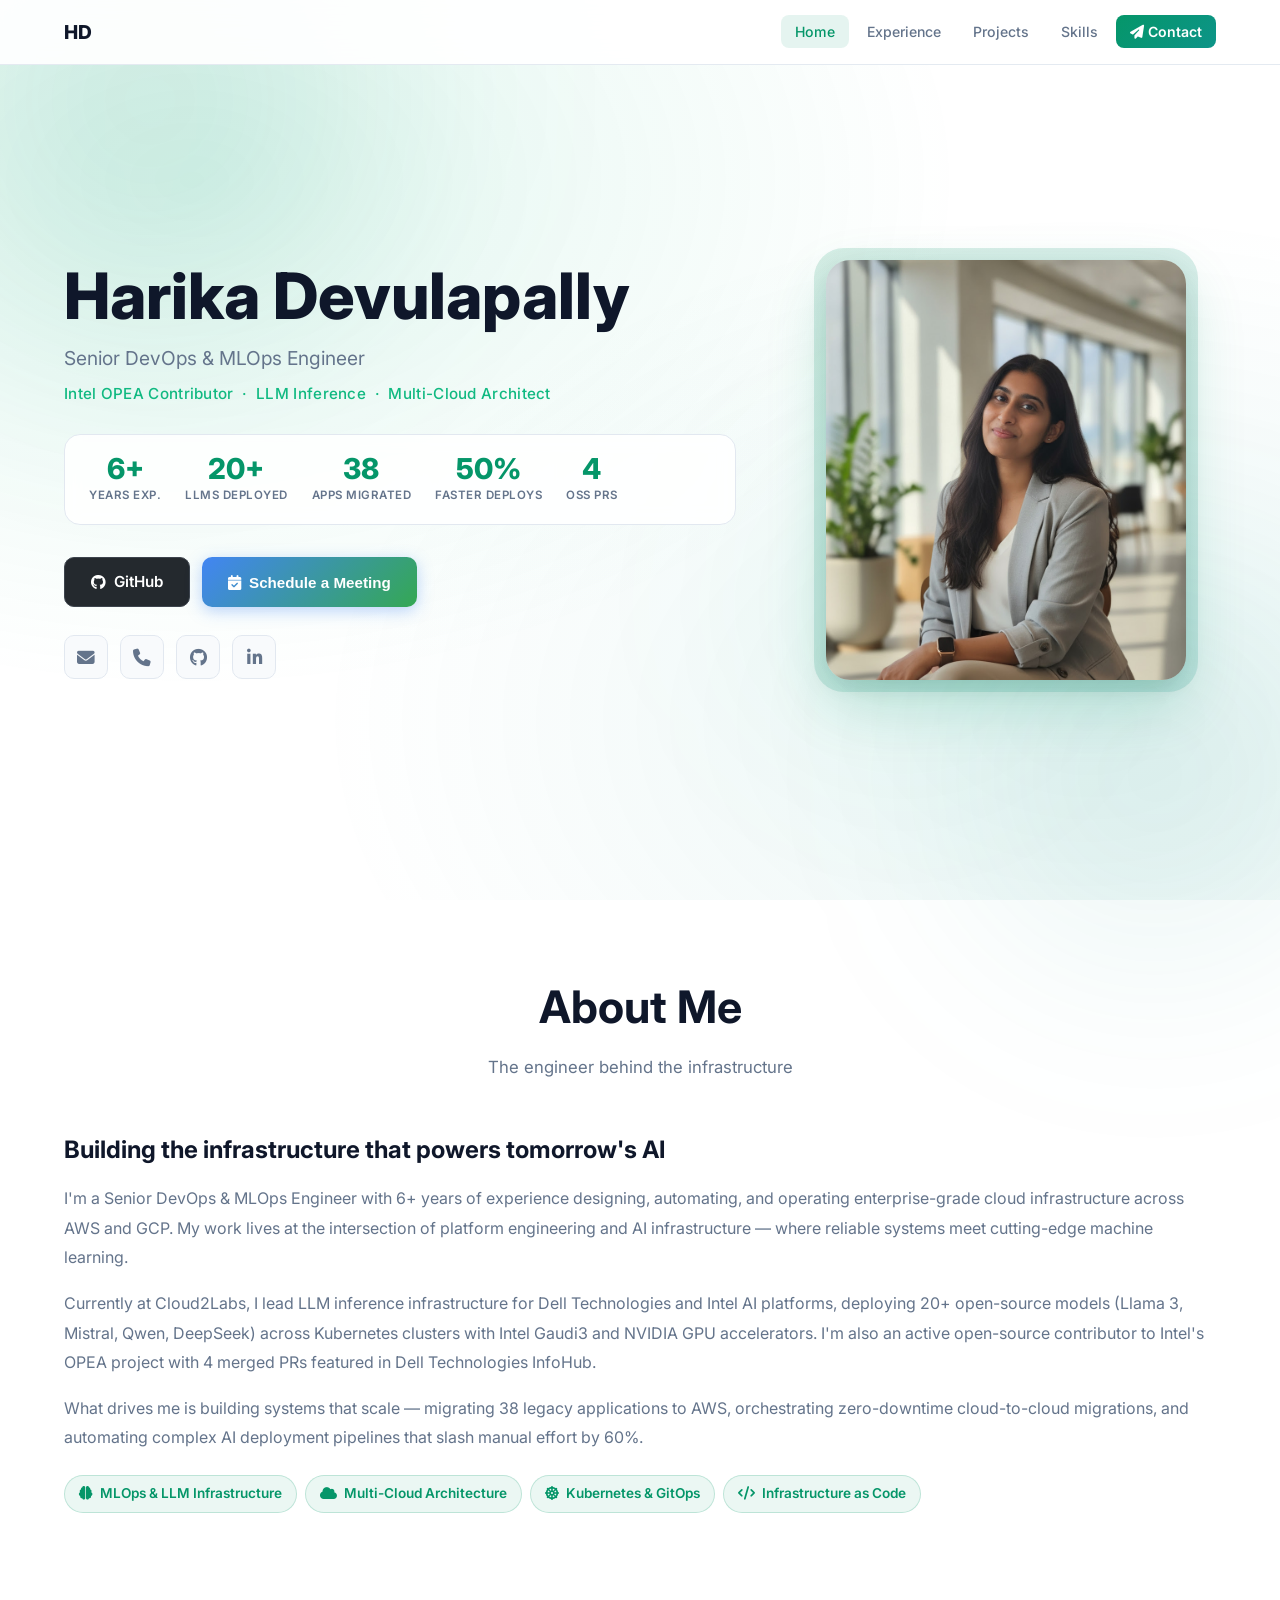
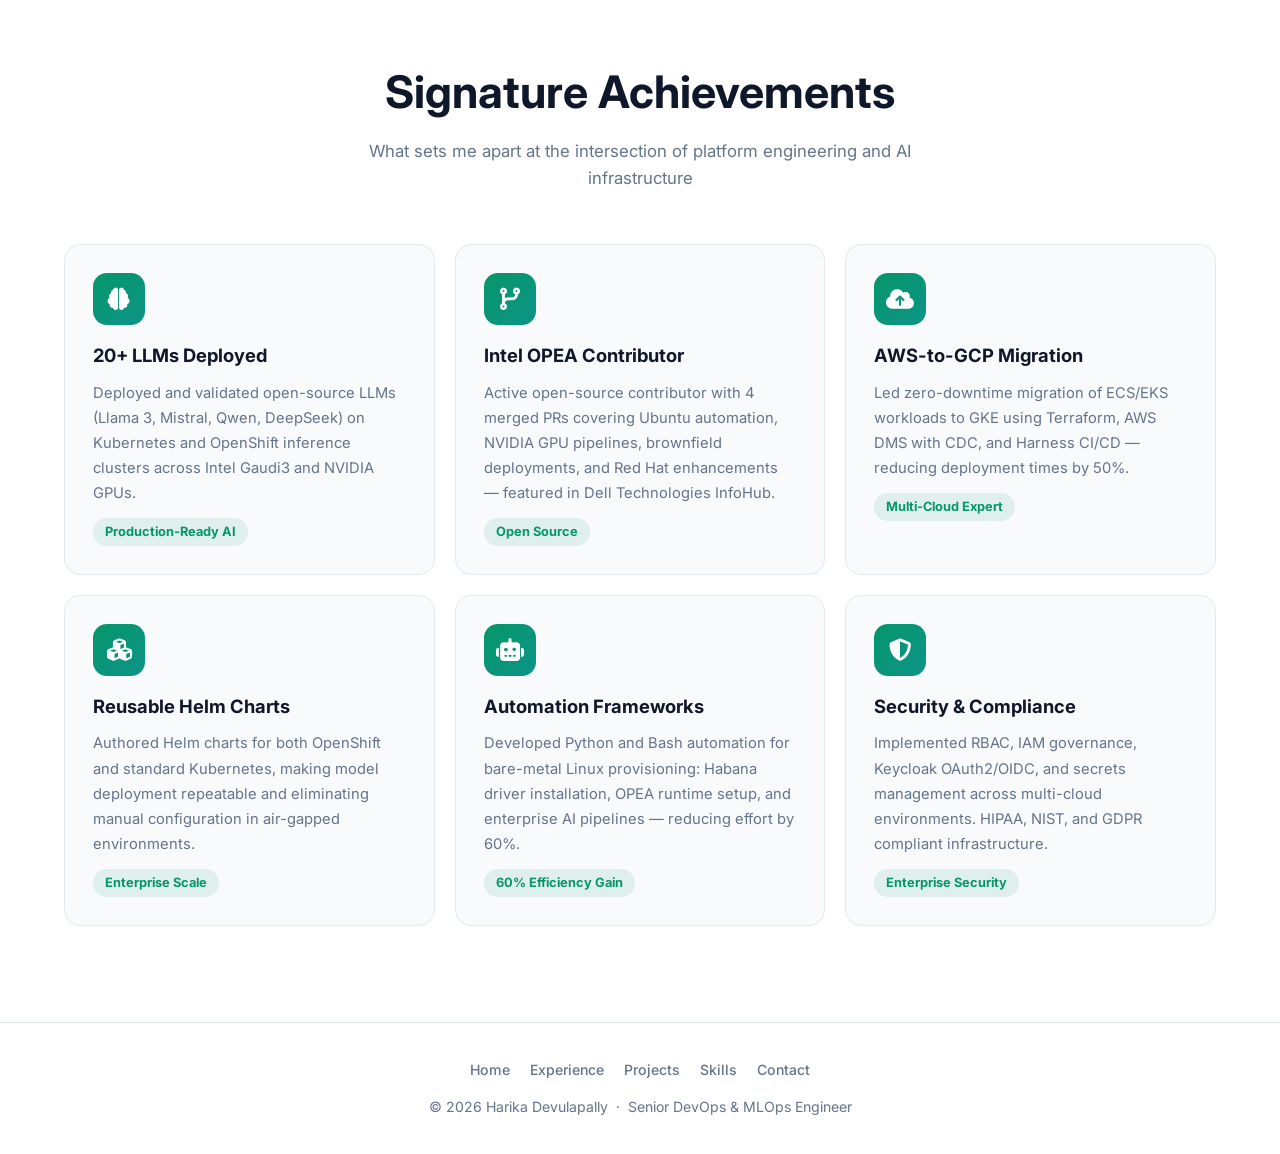
==== commit 119a0703: "Remove duplicate photo from About section; keep only hero photo" ====
--- a/index.html
+++ b/index.html
@@ -71,22 +71,7 @@
                 <h2>About Me</h2>
                 <p>The engineer behind the infrastructure</p>
             </div>
-            <div class="about-grid">
-                <div class="about-avatar-col">
-                    <div class="avatar-wrapper">
-                        <img src="photo.jpg" alt="Harika Devulapally" class="avatar-photo"
-                             onerror="this.style.display='none';document.getElementById('avatarFallback').style.display='flex'">
-                        <div class="avatar" id="avatarFallback" style="display:none">HD</div>
-                        <div class="avatar-ring"></div>
-                    </div>
-                    <div class="about-quick-facts">
-                        <div class="quick-fact"><i class="fas fa-map-marker-alt"></i><span>Texas, USA</span></div>
-                        <div class="quick-fact"><i class="fas fa-graduation-cap"></i><span>M.S. Computer Science</span></div>
-                        <div class="quick-fact"><i class="fas fa-code-branch"></i><span>Intel OPEA Contributor</span></div>
-                        <div class="quick-fact"><i class="fas fa-certificate"></i><span>AWS &amp; Terraform Certified</span></div>
-                        <div class="quick-fact"><i class="fas fa-laptop-code"></i><span>Remote / Hybrid</span></div>
-                    </div>
-                </div>
+            <div class="about-grid" style="grid-template-columns:1fr">
                 <div class="about-bio-col">
                     <h3>Building the infrastructure that powers tomorrow's AI</h3>
                     <p>I'm a Senior DevOps &amp; MLOps Engineer with 6+ years of experience designing, automating, and operating enterprise-grade cloud infrastructure across AWS and GCP. My work lives at the intersection of platform engineering and AI infrastructure &mdash; where reliable systems meet cutting-edge machine learning.</p>
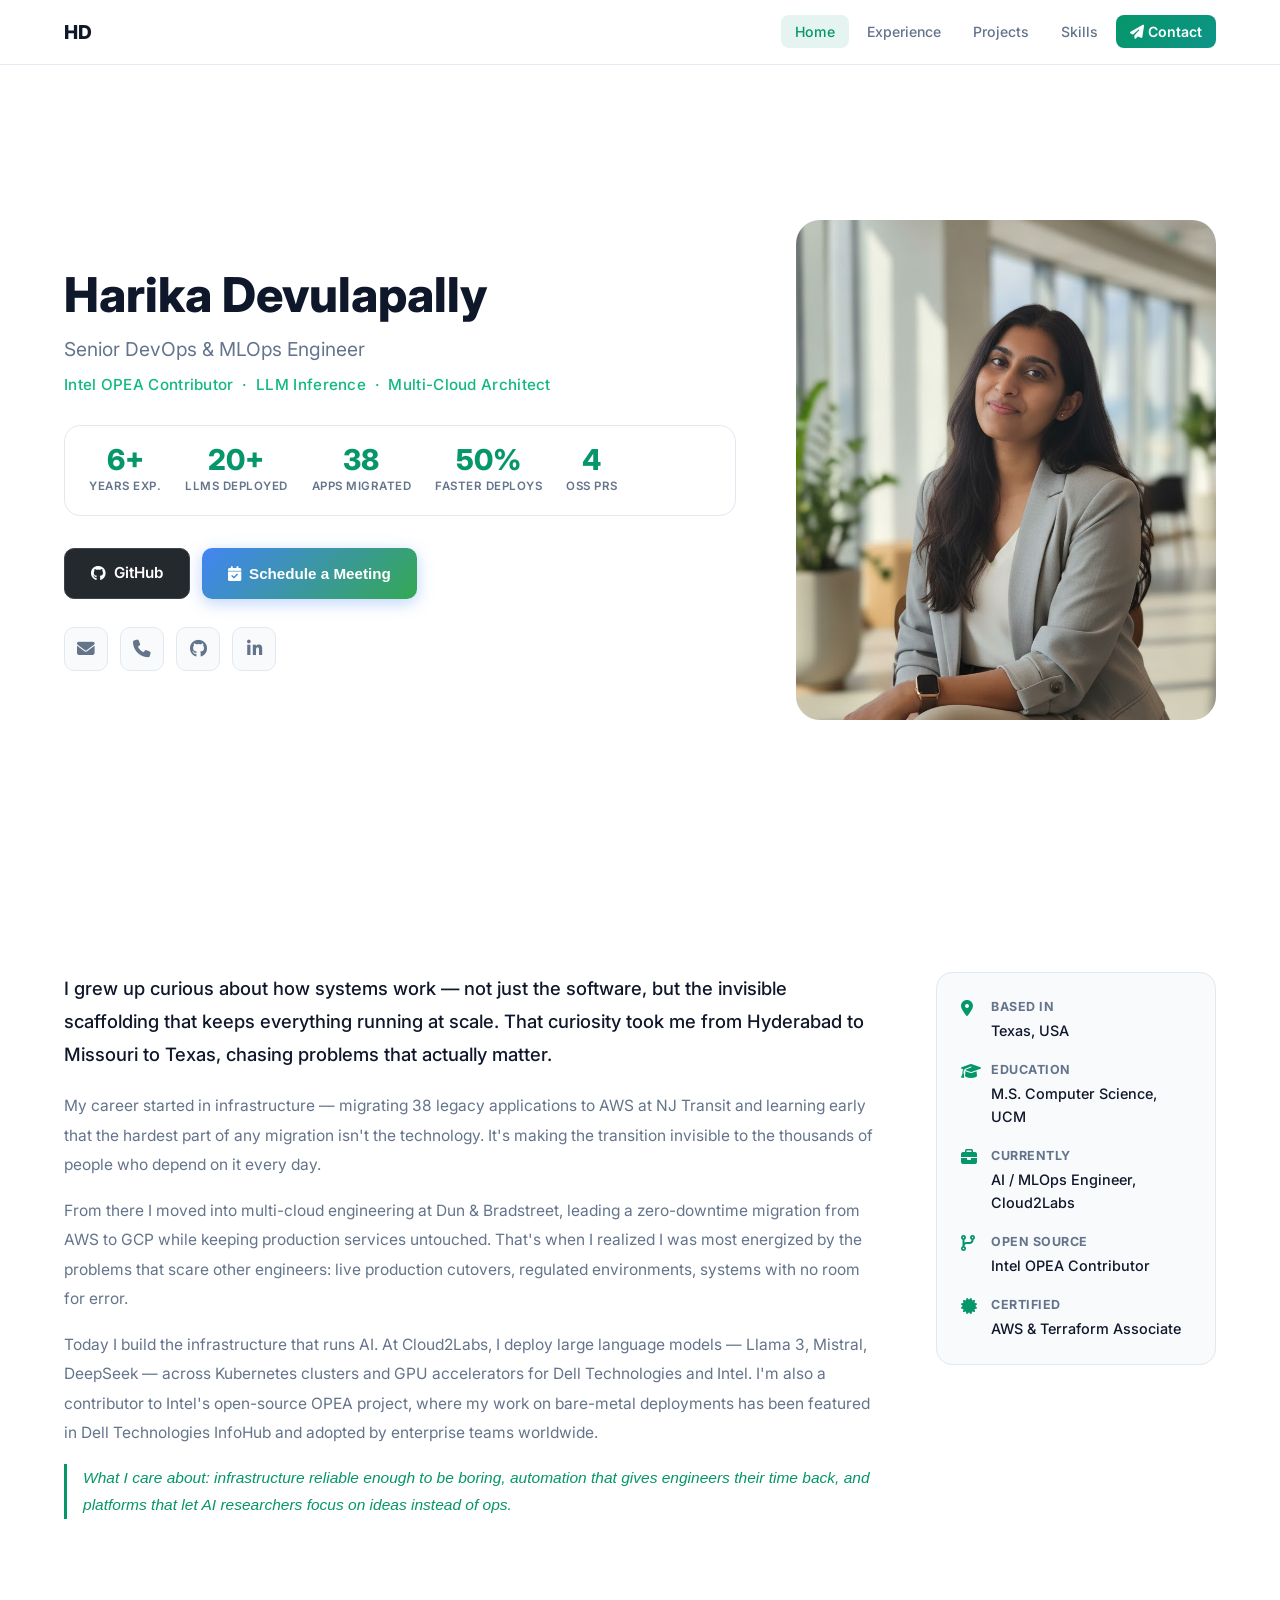
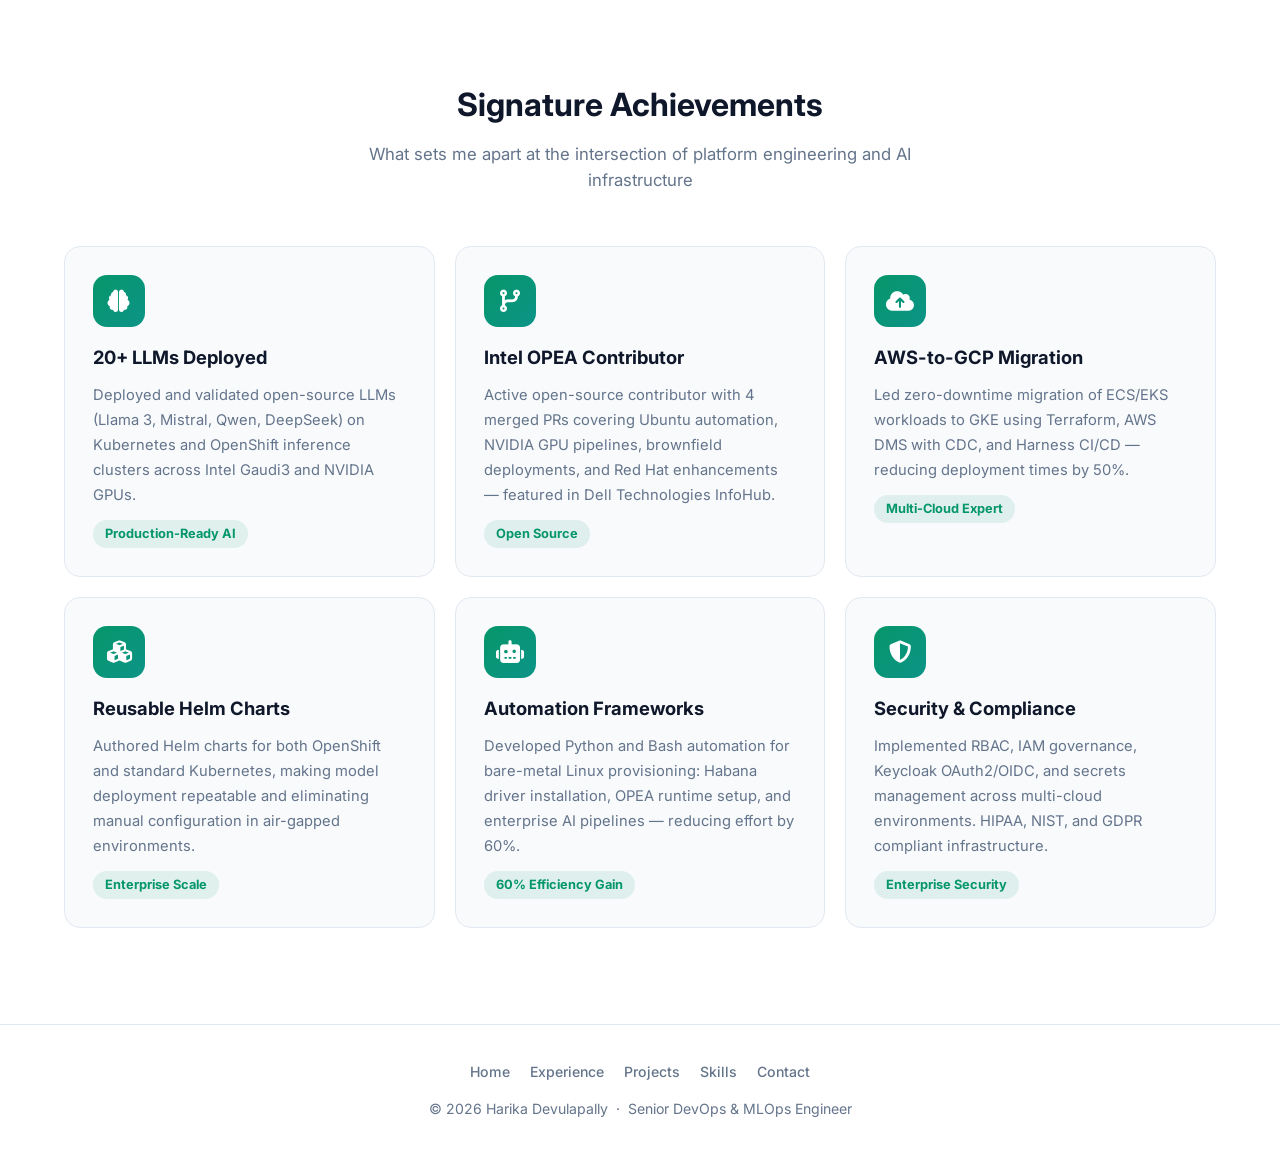
==== commit e484786a: "Rewrite About section as personal story with sidebar facts" ====
--- a/index.html
+++ b/index.html
@@ -67,21 +67,36 @@
     <!-- About -->
     <section id="about">
         <div class="container">
-            <div class="section-header">
-                <h2>About Me</h2>
-                <p>The engineer behind the infrastructure</p>
-            </div>
-            <div class="about-grid" style="grid-template-columns:1fr">
-                <div class="about-bio-col">
-                    <h3>Building the infrastructure that powers tomorrow's AI</h3>
-                    <p>I'm a Senior DevOps &amp; MLOps Engineer with 6+ years of experience designing, automating, and operating enterprise-grade cloud infrastructure across AWS and GCP. My work lives at the intersection of platform engineering and AI infrastructure &mdash; where reliable systems meet cutting-edge machine learning.</p>
-                    <p>Currently at Cloud2Labs, I lead LLM inference infrastructure for Dell Technologies and Intel AI platforms, deploying 20+ open-source models (Llama 3, Mistral, Qwen, DeepSeek) across Kubernetes clusters with Intel Gaudi3 and NVIDIA GPU accelerators. I'm also an active open-source contributor to Intel's OPEA project with 4 merged PRs featured in Dell Technologies InfoHub.</p>
-                    <p>What drives me is building systems that scale &mdash; migrating 38 legacy applications to AWS, orchestrating zero-downtime cloud-to-cloud migrations, and automating complex AI deployment pipelines that slash manual effort by 60%.</p>
-                    <div class="about-focus-areas">
-                        <span class="focus-tag"><i class="fas fa-brain"></i> MLOps &amp; LLM Infrastructure</span>
-                        <span class="focus-tag"><i class="fas fa-cloud"></i> Multi-Cloud Architecture</span>
-                        <span class="focus-tag"><i class="fas fa-dharmachakra"></i> Kubernetes &amp; GitOps</span>
-                        <span class="focus-tag"><i class="fas fa-code"></i> Infrastructure as Code</span>
+            <div class="about-story">
+                <div class="about-story-text">
+                    <p class="about-opener">I grew up curious about how systems work &mdash; not just the software, but the invisible scaffolding that keeps everything running at scale. That curiosity took me from Hyderabad to Missouri to Texas, chasing problems that actually matter.</p>
+                    <p>My career started in infrastructure &mdash; migrating 38 legacy applications to AWS at NJ Transit and learning early that the hardest part of any migration isn't the technology. It's making the transition invisible to the thousands of people who depend on it every day.</p>
+                    <p>From there I moved into multi-cloud engineering at Dun &amp; Bradstreet, leading a zero-downtime migration from AWS to GCP while keeping production services untouched. That's when I realized I was most energized by the problems that scare other engineers: live production cutovers, regulated environments, systems with no room for error.</p>
+                    <p>Today I build the infrastructure that runs AI. At Cloud2Labs, I deploy large language models &mdash; Llama 3, Mistral, DeepSeek &mdash; across Kubernetes clusters and GPU accelerators for Dell Technologies and Intel. I'm also a contributor to Intel's open-source OPEA project, where my work on bare-metal deployments has been featured in Dell Technologies InfoHub and adopted by enterprise teams worldwide.</p>
+                    <p class="about-close">What I care about: infrastructure reliable enough to be boring, automation that gives engineers their time back, and platforms that let AI researchers focus on ideas instead of ops.</p>
+                </div>
+                <div class="about-story-sidebar">
+                    <div class="sidebar-card">
+                        <div class="sidebar-item">
+                            <i class="fas fa-map-marker-alt"></i>
+                            <div><strong>Based in</strong><span>Texas, USA</span></div>
+                        </div>
+                        <div class="sidebar-item">
+                            <i class="fas fa-graduation-cap"></i>
+                            <div><strong>Education</strong><span>M.S. Computer Science, UCM</span></div>
+                        </div>
+                        <div class="sidebar-item">
+                            <i class="fas fa-briefcase"></i>
+                            <div><strong>Currently</strong><span>AI / MLOps Engineer, Cloud2Labs</span></div>
+                        </div>
+                        <div class="sidebar-item">
+                            <i class="fas fa-code-branch"></i>
+                            <div><strong>Open Source</strong><span>Intel OPEA Contributor</span></div>
+                        </div>
+                        <div class="sidebar-item">
+                            <i class="fas fa-certificate"></i>
+                            <div><strong>Certified</strong><span>AWS &amp; Terraform Associate</span></div>
+                        </div>
                     </div>
                 </div>
             </div>
--- a/style.css
+++ b/style.css
@@ -28,14 +28,9 @@
 @keyframes pageFadeIn { from { opacity: 0; } to { opacity: 1; } }
 
 /* ── Background ── */
-.bg-animation {
-    position: fixed; top: 0; left: 0; width: 100%; height: 100%; z-index: -1;
-    background:
-        radial-gradient(ellipse at 15% 20%, rgba(16,185,129,0.12) 0%, transparent 50%),
-        radial-gradient(ellipse at 85% 80%, rgba(13,148,136,0.09) 0%, transparent 50%);
-}
-
-.blob { position: fixed; border-radius: 50%; filter: blur(90px); pointer-events: none; z-index: -1; opacity: 0; }
+.bg-animation { display: none; }
+
+.blob { display: none; }
 .blob-1 { width:700px;height:700px; background:radial-gradient(circle,rgba(5,150,105,0.16),transparent 70%); top:-250px;left:-200px; animation:blobFloat1 14s ease-in-out infinite,blobIn 1.5s 0.2s ease forwards; }
 .blob-2 { width:550px;height:550px; background:radial-gradient(circle,rgba(13,148,136,0.12),transparent 70%); bottom:-150px;right:-150px; animation:blobFloat2 18s ease-in-out infinite,blobIn 1.5s 0.5s ease forwards; }
 .blob-3 { width:400px;height:400px; background:radial-gradient(circle,rgba(16,185,129,0.08),transparent 70%); top:45%;left:55%; animation:blobFloat3 12s ease-in-out infinite,blobIn 1.5s 0.8s ease forwards; }
@@ -79,7 +74,7 @@
     margin-bottom: 12px;
 }
 .page-hero h1 {
-    font-size: clamp(2.2rem,5vw,3.8rem);
+    font-size: clamp(1.6rem,3.5vw,2.6rem);
     font-weight: 800;
     color: var(--text);
 }
@@ -125,7 +120,7 @@
 @keyframes blink { 0%,100%{opacity:1} 50%{opacity:0.3} }
 @keyframes pulse { 0%,100%{box-shadow:0 0 0 0 rgba(5,150,105,0.4)} 50%{box-shadow:0 0 0 10px rgba(5,150,105,0)} }
 
-.hero-text h1 { font-size:clamp(2.6rem,5vw,4rem);font-weight:800;line-height:1.1;margin-bottom:12px;color:var(--text); }
+.hero-text h1 { font-size:clamp(2rem,4vw,3rem);font-weight:800;line-height:1.1;margin-bottom:12px;color:var(--text); }
 .hero-text .subtitle { font-size:1.2rem;color:var(--text-muted);font-weight:400;margin-bottom:8px; }
 .hero-text .tagline { font-size:0.95rem;color:var(--accent);font-weight:500;margin-bottom:28px;letter-spacing:0.3px; }
 
@@ -168,18 +163,18 @@
     animation: photoIn 0.8s 0.4s ease forwards;
 }
 @keyframes photoIn { to { opacity:1;transform:translateX(0); } }
-.hero-photo-wrapper { position:relative;width:360px;height:420px; }
+.hero-photo-wrapper { position:relative;width:420px;height:500px;border-radius:24px;overflow:hidden; }
 .hero-photo-wrapper img {
     width:100%;height:100%;
-    object-fit:cover;object-position:center top;
-    border-radius:24px;
-    box-shadow:0 24px 60px rgba(5,150,105,0.2), 0 8px 24px rgba(0,0,0,0.1);
+    object-fit:cover;object-position:center 10%;
+    transform:scale(1.12);
     position:relative;z-index:1;
 }
 .hero-photo-bg {
     position:absolute;inset:-12px;
     background:linear-gradient(135deg,var(--primary),var(--secondary));
     border-radius:30px;opacity:0.15;z-index:0;
+    box-shadow:0 24px 60px rgba(5,150,105,0.2), 0 8px 24px rgba(0,0,0,0.1);
 }
 .hero-photo-badge {
     position:absolute;bottom:-16px;right:-16px;z-index:2;
@@ -195,7 +190,7 @@
 /* ── Section ── */
 section { padding:72px 0; }
 .section-header { text-align:center;margin-bottom:52px; }
-.section-header h2 { font-size:clamp(1.8rem,4vw,2.8rem);font-weight:700;margin-bottom:10px;color:var(--text); }
+.section-header h2 { font-size:clamp(1.4rem,3vw,2rem);font-weight:700;margin-bottom:10px;color:var(--text); }
 .section-header p { color:var(--text-muted);font-size:1.05rem;max-width:560px;margin:0 auto; }
 
 /* ── Highlight cards ── */
@@ -208,6 +203,20 @@
 .highlight-card h3 { font-size:1.15rem;font-weight:700;margin-bottom:10px; }
 .highlight-card p { color:var(--text-muted);font-size:0.92rem;line-height:1.7; }
 .highlight-metric { display:inline-block;background:rgba(5,150,105,0.1);color:var(--primary);padding:4px 12px;border-radius:20px;font-size:0.8rem;font-weight:700;margin-top:12px; }
+
+
+/* ── About Story ── */
+.about-story { display:grid;grid-template-columns:1fr 280px;gap:60px;align-items:start; }
+.about-story-text .about-opener { font-size:1.15rem;font-weight:500;color:var(--text);line-height:1.8;margin-bottom:20px; }
+.about-story-text p { color:var(--text-muted);font-size:0.97rem;line-height:1.9;margin-bottom:16px; }
+.about-story-text .about-close { font-size:0.97rem;color:var(--primary);font-weight:500;font-style:italic;border-left:3px solid var(--primary);padding-left:16px;margin-top:8px;line-height:1.8; }
+.sidebar-card { background:var(--card);border:1px solid var(--border);border-radius:16px;padding:24px;display:flex;flex-direction:column;gap:18px; }
+.sidebar-item { display:flex;align-items:flex-start;gap:14px; }
+.sidebar-item i { color:var(--primary);font-size:1rem;margin-top:3px;flex-shrink:0;width:16px; }
+.sidebar-item div { display:flex;flex-direction:column;gap:2px; }
+.sidebar-item strong { font-size:0.78rem;font-weight:700;text-transform:uppercase;letter-spacing:0.5px;color:var(--text-muted); }
+.sidebar-item span { font-size:0.9rem;font-weight:500;color:var(--text); }
+@media (max-width:900px) { .about-story { grid-template-columns:1fr; } }
 
 /* ── About ── */
 .about-grid { display:grid;grid-template-columns:280px 1fr;gap:56px;align-items:start; }
@@ -221,7 +230,7 @@
 .quick-fact { display:flex;align-items:center;gap:12px;background:var(--card);border:1px solid var(--border);border-radius:10px;padding:11px 14px;font-size:0.88rem;font-weight:500;transition:border-color 0.2s; }
 .quick-fact:hover { border-color:var(--primary); }
 .quick-fact i { color:var(--primary);width:16px;text-align:center;flex-shrink:0; }
-.about-bio-col h3 { font-size:1.5rem;font-weight:700;margin-bottom:18px;line-height:1.4;color:var(--text); }
+.about-bio-col h3 { font-size:1.2rem;font-weight:700;margin-bottom:18px;line-height:1.4;color:var(--text); }
 .about-bio-col p { color:var(--text-muted);font-size:1rem;line-height:1.85;margin-bottom:16px; }
 .about-focus-areas { display:flex;flex-wrap:wrap;gap:8px;margin-top:22px; }
 .focus-tag { display:inline-flex;align-items:center;gap:7px;background:rgba(5,150,105,0.08);border:1px solid rgba(5,150,105,0.2);color:var(--primary);padding:7px 14px;border-radius:50px;font-size:0.85rem;font-weight:600; }
@@ -259,7 +268,7 @@
 .opensource-card::before { content:'';position:absolute;top:-50%;right:-50%;width:100%;height:100%;background:radial-gradient(circle,rgba(5,150,105,0.12) 0%,transparent 70%);animation:float 6s ease-in-out infinite; }
 @keyframes float { 0%,100%{transform:translate(0,0)} 50%{transform:translate(-20px,-20px)} }
 .opensource-icon { width:72px;height:72px;border-radius:20px;background:linear-gradient(135deg,var(--primary),var(--secondary));display:flex;align-items:center;justify-content:center;font-size:2rem;color:white;margin:0 auto 20px;position:relative;z-index:1; }
-.opensource-card h3 { font-size:1.7rem;font-weight:700;margin-bottom:14px;position:relative;z-index:1; }
+.opensource-card h3 { font-size:1.3rem;font-weight:700;margin-bottom:14px;position:relative;z-index:1; }
 .opensource-card p { color:var(--text-muted);max-width:600px;margin:0 auto 24px;position:relative;z-index:1;font-size:0.97rem; }
 .opensource-badge { display:inline-flex;align-items:center;gap:8px;background:rgba(5,150,105,0.15);border:1px solid rgba(5,150,105,0.3);color:var(--success);padding:9px 22px;border-radius:50px;font-weight:600;margin-bottom:24px;position:relative;z-index:1; }
 .pr-links { display:flex;flex-wrap:wrap;justify-content:center;gap:10px;position:relative;z-index:1; }
@@ -294,13 +303,13 @@
 
 /* ── Contact ── */
 .contact-section { background:linear-gradient(135deg,rgba(5,150,105,0.07),rgba(16,185,129,0.07));border:1px solid rgba(5,150,105,0.2);border-radius:24px;padding:60px;text-align:center; }
-.contact-section h2 { font-size:2.4rem;font-weight:700;margin-bottom:14px; }
+.contact-section h2 { font-size:1.7rem;font-weight:700;margin-bottom:14px; }
 .contact-section > p { color:var(--text-muted);font-size:1.05rem;margin-bottom:40px;max-width:480px;margin-left:auto;margin-right:auto; }
-.contact-grid { display:grid;grid-template-columns:repeat(auto-fit,minmax(190px,1fr));gap:16px;max-width:700px;margin:0 auto 36px; }
-.contact-item { background:white;border:1px solid var(--border);border-radius:12px;padding:18px;display:flex;align-items:center;gap:12px;text-decoration:none;color:var(--text);transition:all 0.3s ease; }
+.contact-grid { display:grid;grid-template-columns:repeat(2,1fr);gap:14px;max-width:860px;margin:0 auto 36px; }
+.contact-item { background:white;border:1px solid var(--border);border-radius:12px;padding:18px 22px;display:flex;align-items:center;gap:14px;text-decoration:none;color:var(--text);transition:all 0.3s ease; }
 .contact-item:hover { border-color:var(--primary);transform:translateY(-3px);box-shadow:0 8px 24px rgba(5,150,105,0.12); }
-.contact-item i { color:var(--primary);font-size:1.1rem; }
-.contact-item span { font-weight:500;font-size:0.9rem; }
+.contact-item i { color:var(--primary);font-size:1.1rem;flex-shrink:0; }
+.contact-item span { font-weight:500;font-size:0.9rem;white-space:nowrap; }
 
 /* ── Modal ── */
 .modal-overlay { display:none;position:fixed;top:0;left:0;width:100%;height:100%;background:rgba(15,23,42,0.7);backdrop-filter:blur(10px);z-index:1000;justify-content:center;align-items:center;padding:20px; }
@@ -342,7 +351,7 @@
     .cta-group { justify-content:center; }
     .social-links { justify-content:center; }
     .hero-photo-col { order:-1; }
-    .hero-photo-wrapper { width:240px;height:280px; }
+    .hero-photo-wrapper { width:280px;height:330px; }
     .about-grid { grid-template-columns:1fr; }
     .about-avatar-col { align-items:center; }
 }
@@ -351,6 +360,7 @@
     .nav-toggle { display:block; }
     .nav-links.open { display:flex;flex-direction:column;position:absolute;top:64px;left:0;right:0;background:rgba(255,255,255,0.98);padding:16px;border-bottom:1px solid var(--border);backdrop-filter:blur(16px); }
     .contact-section { padding:36px 20px; }
+    .contact-grid { grid-template-columns:1fr; }
     .opensource-card { padding:28px 16px; }
     .timeline::before { left:14px; }
     .timeline-item { padding-left:48px; }
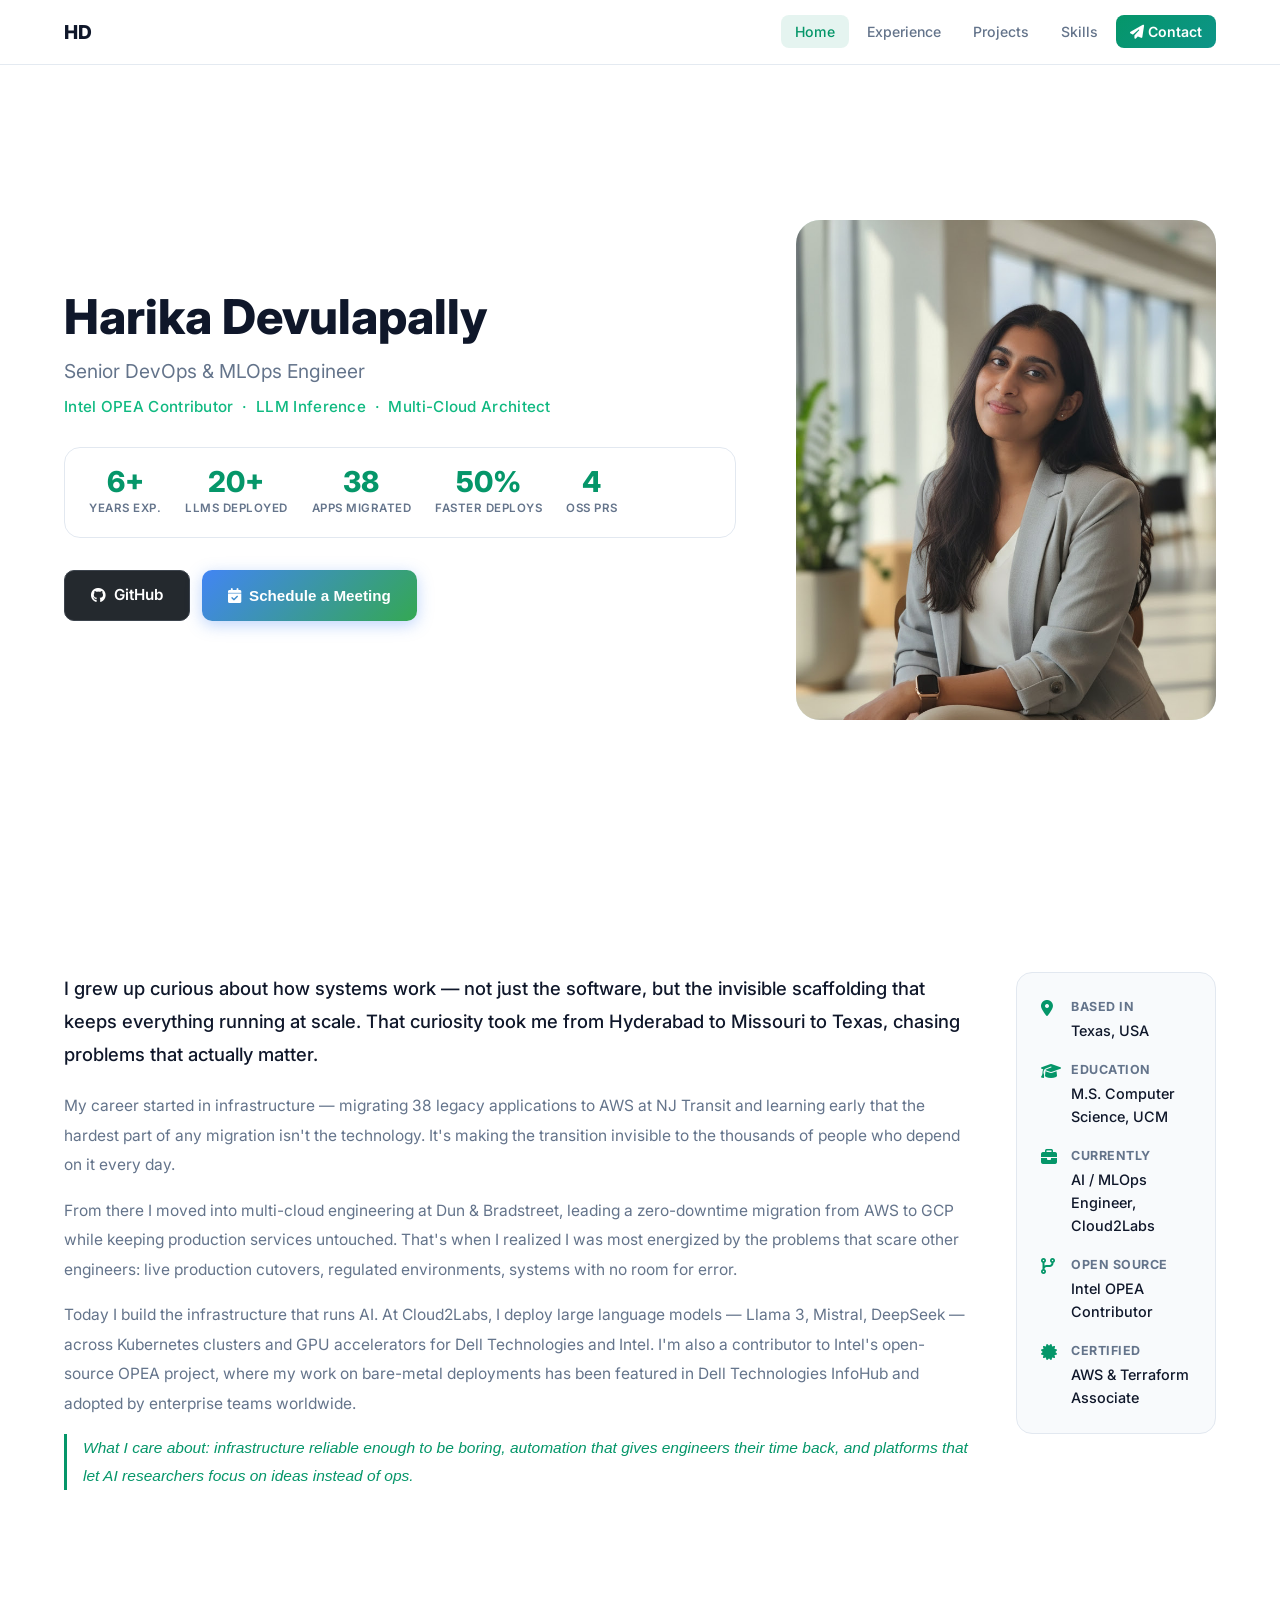
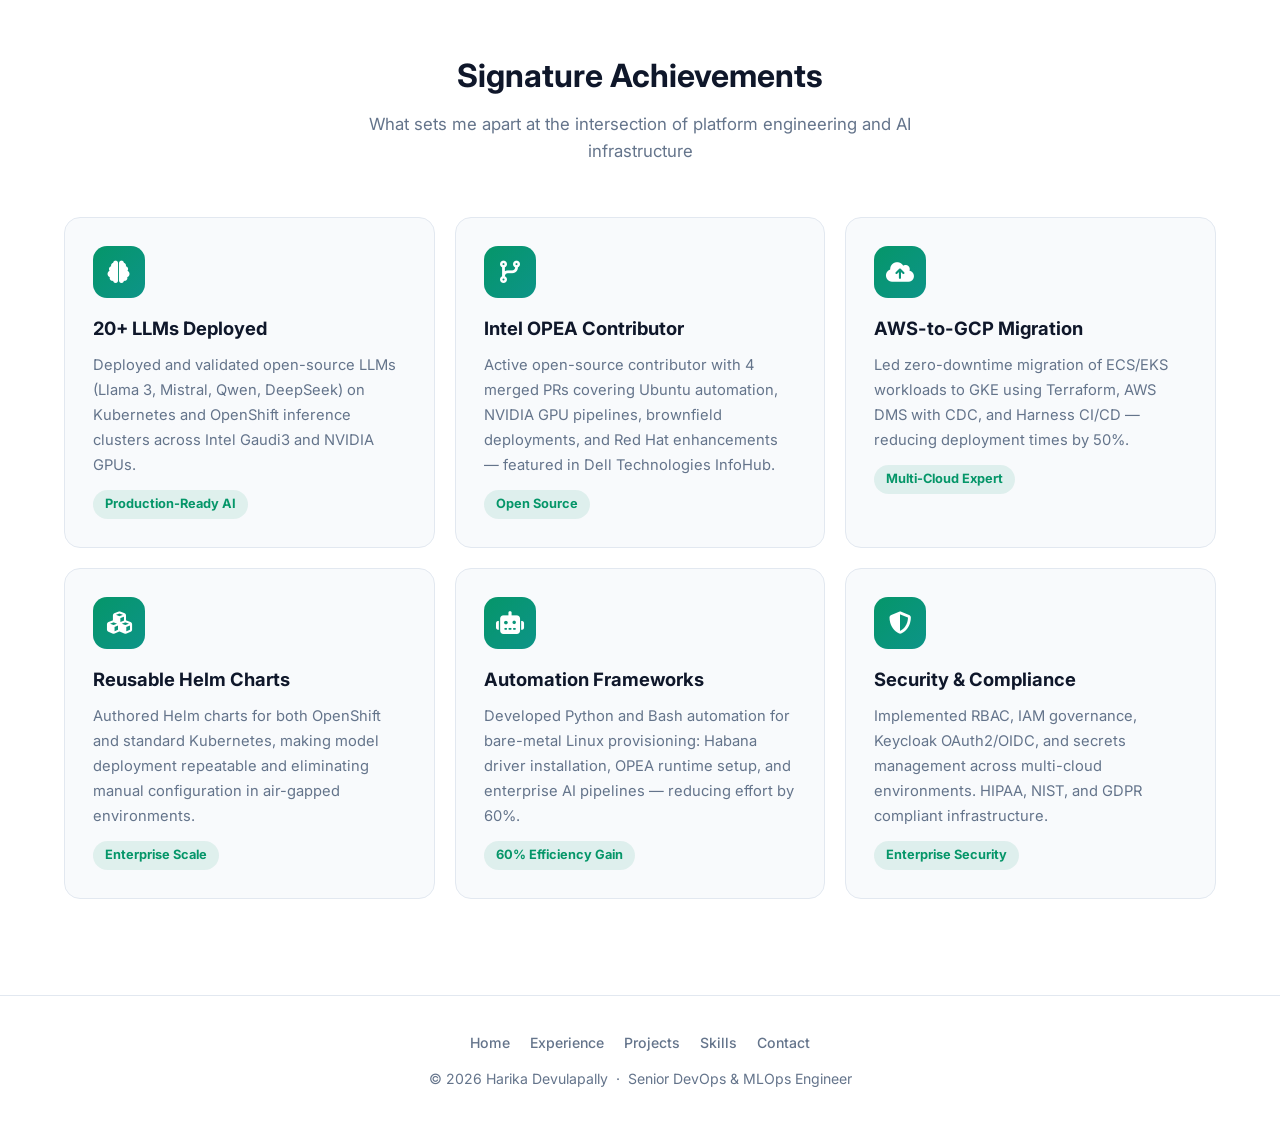
==== commit 6e5f5730: "Remove email/linkedin/contact icons from hero section" ====
--- a/index.html
+++ b/index.html
@@ -48,12 +48,6 @@
                 <button class="btn btn-schedule" onclick="openScheduleModal()"><i class="fas fa-calendar-check"></i> Schedule a Meeting</button>
             </div>
 
-            <div class="social-links">
-                <a href="mailto:harikadevulapally2@gmail.com" class="social-link" title="Email"><i class="fas fa-envelope"></i></a>
-                <a href="tel:913-742-3030" class="social-link" title="Phone"><i class="fas fa-phone"></i></a>
-                <a href="https://github.com/Dev-Harika" target="_blank" class="social-link" title="GitHub"><i class="fab fa-github"></i></a>
-                <a href="https://www.linkedin.com/in/harikadevulapally/" target="_blank" class="social-link" title="LinkedIn"><i class="fab fa-linkedin-in"></i></a>
-            </div>
         </div>
 
         <div class="hero-photo-col">
--- a/style.css
+++ b/style.css
@@ -206,7 +206,7 @@
 
 
 /* ── About Story ── */
-.about-story { display:grid;grid-template-columns:1fr 280px;gap:60px;align-items:start; }
+.about-story { display:grid;grid-template-columns:1fr 200px;gap:48px;align-items:start; }
 .about-story-text .about-opener { font-size:1.15rem;font-weight:500;color:var(--text);line-height:1.8;margin-bottom:20px; }
 .about-story-text p { color:var(--text-muted);font-size:0.97rem;line-height:1.9;margin-bottom:16px; }
 .about-story-text .about-close { font-size:0.97rem;color:var(--primary);font-weight:500;font-style:italic;border-left:3px solid var(--primary);padding-left:16px;margin-top:8px;line-height:1.8; }
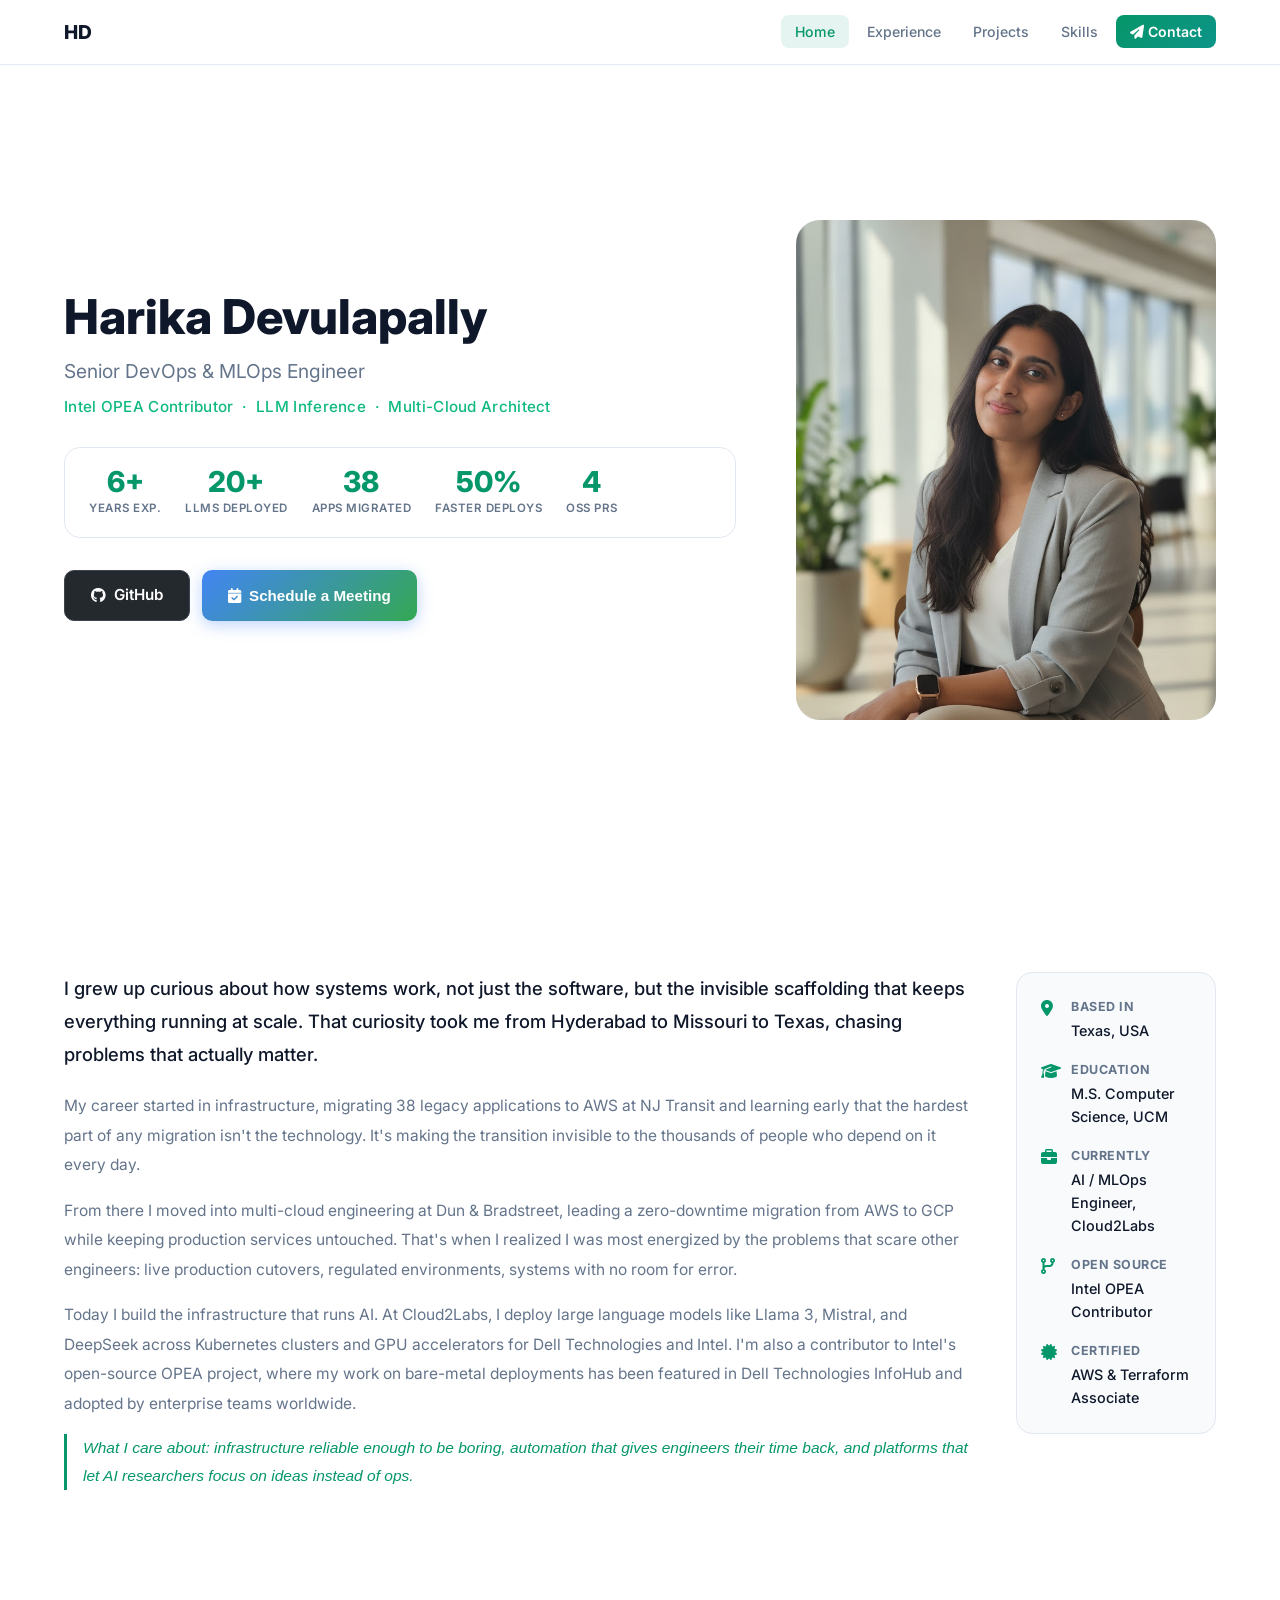
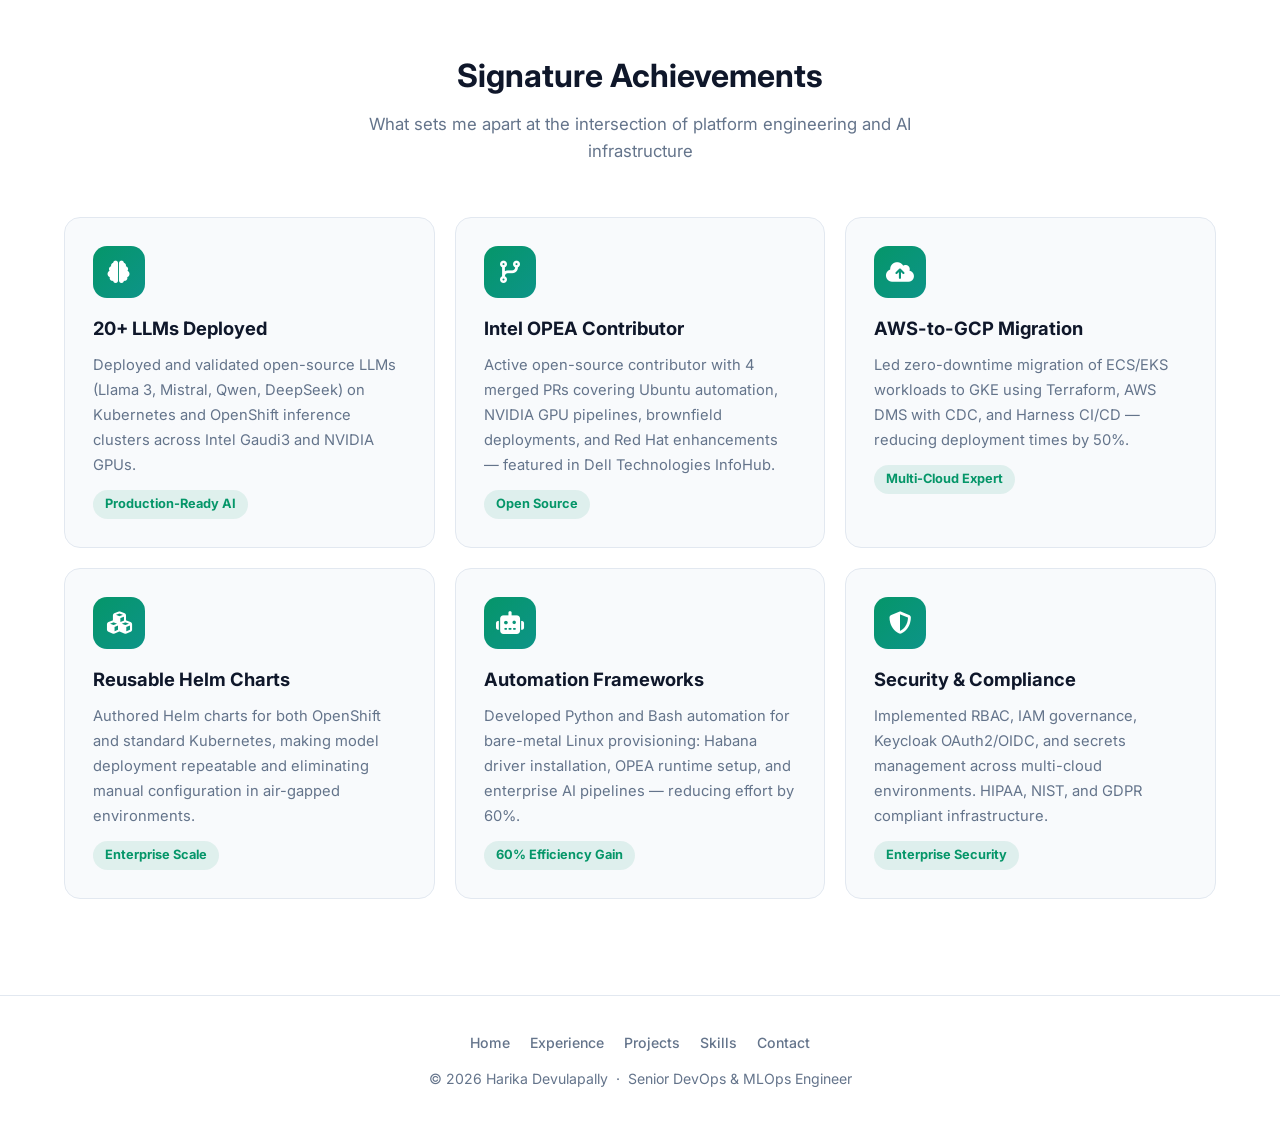
==== commit 51fba477: "Remove mdashes from about text; increase sidebar to 200px" ====
--- a/index.html
+++ b/index.html
@@ -63,10 +63,10 @@
         <div class="container">
             <div class="about-story">
                 <div class="about-story-text">
-                    <p class="about-opener">I grew up curious about how systems work &mdash; not just the software, but the invisible scaffolding that keeps everything running at scale. That curiosity took me from Hyderabad to Missouri to Texas, chasing problems that actually matter.</p>
-                    <p>My career started in infrastructure &mdash; migrating 38 legacy applications to AWS at NJ Transit and learning early that the hardest part of any migration isn't the technology. It's making the transition invisible to the thousands of people who depend on it every day.</p>
+                    <p class="about-opener">I grew up curious about how systems work, not just the software, but the invisible scaffolding that keeps everything running at scale. That curiosity took me from Hyderabad to Missouri to Texas, chasing problems that actually matter.</p>
+                    <p>My career started in infrastructure, migrating 38 legacy applications to AWS at NJ Transit and learning early that the hardest part of any migration isn't the technology. It's making the transition invisible to the thousands of people who depend on it every day.</p>
                     <p>From there I moved into multi-cloud engineering at Dun &amp; Bradstreet, leading a zero-downtime migration from AWS to GCP while keeping production services untouched. That's when I realized I was most energized by the problems that scare other engineers: live production cutovers, regulated environments, systems with no room for error.</p>
-                    <p>Today I build the infrastructure that runs AI. At Cloud2Labs, I deploy large language models &mdash; Llama 3, Mistral, DeepSeek &mdash; across Kubernetes clusters and GPU accelerators for Dell Technologies and Intel. I'm also a contributor to Intel's open-source OPEA project, where my work on bare-metal deployments has been featured in Dell Technologies InfoHub and adopted by enterprise teams worldwide.</p>
+                    <p>Today I build the infrastructure that runs AI. At Cloud2Labs, I deploy large language models like Llama 3, Mistral, and DeepSeek across Kubernetes clusters and GPU accelerators for Dell Technologies and Intel. I'm also a contributor to Intel's open-source OPEA project, where my work on bare-metal deployments has been featured in Dell Technologies InfoHub and adopted by enterprise teams worldwide.</p>
                     <p class="about-close">What I care about: infrastructure reliable enough to be boring, automation that gives engineers their time back, and platforms that let AI researchers focus on ideas instead of ops.</p>
                 </div>
                 <div class="about-story-sidebar">
--- a/style.css
+++ b/style.css
@@ -206,7 +206,7 @@
 
 
 /* ── About Story ── */
-.about-story { display:grid;grid-template-columns:1fr 200px;gap:48px;align-items:start; }
+.about-story { display:grid;grid-template-columns:1fr 200px;gap:40px;align-items:start; }
 .about-story-text .about-opener { font-size:1.15rem;font-weight:500;color:var(--text);line-height:1.8;margin-bottom:20px; }
 .about-story-text p { color:var(--text-muted);font-size:0.97rem;line-height:1.9;margin-bottom:16px; }
 .about-story-text .about-close { font-size:0.97rem;color:var(--primary);font-weight:500;font-style:italic;border-left:3px solid var(--primary);padding-left:16px;margin-top:8px;line-height:1.8; }
